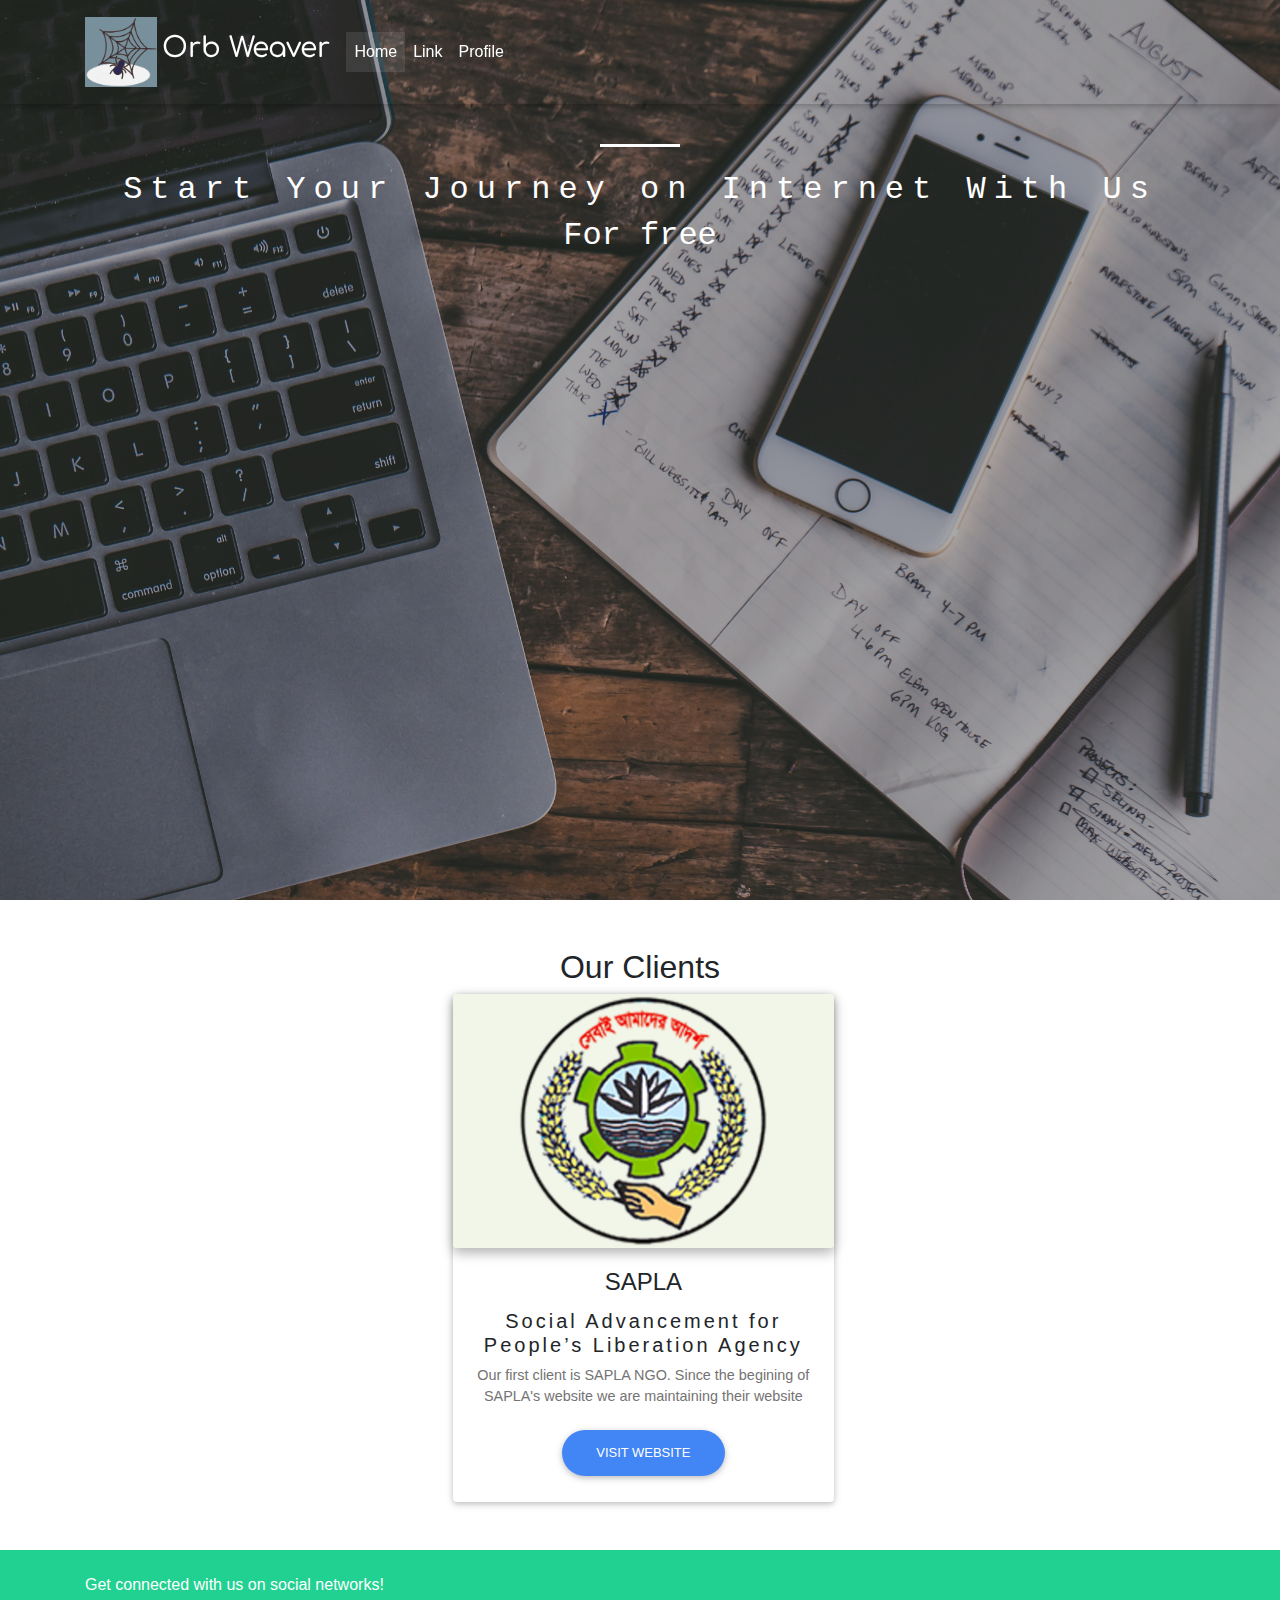
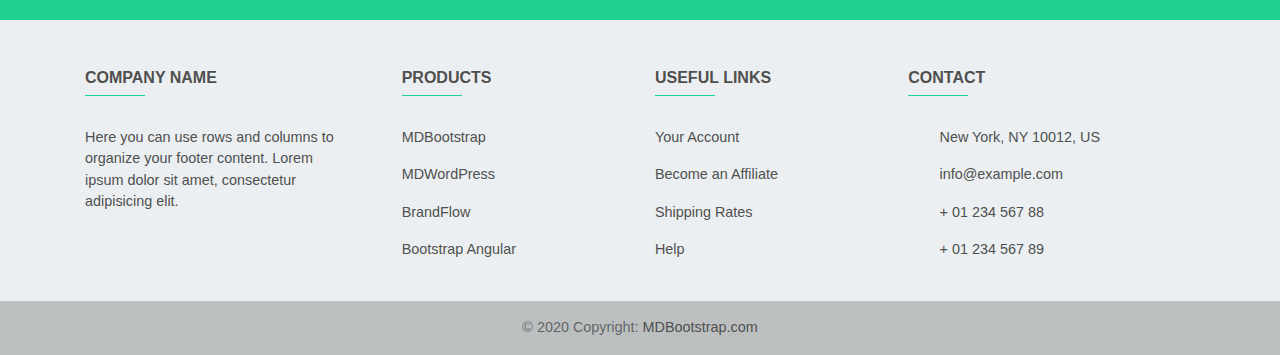
==== index.html @ fd8b431a "client logo added  and card fixed" ====
<!DOCTYPE html>

<html lang="en">
    <head>
        <meta content='width=device-width, initial-scale=1.0, maximum-scale=1.0, user-scalable=0' name='viewport' />
        <meta http-equiv="Content-Type" content="text/html; charset=UTF-8">
        <meta name="viewport" content="width=device-width" />
        
        <title>Orb Weaver</title>
        <link rel="shortcut icon" href="./media/favicon.ico" type="image/x-icon">
        <link rel="stylesheet" type="text/css" href="./css/all.css">
        <link rel="stylesheet" type="text/css" href="./css/css">
        <link rel="stylesheet" type="text/css" href="./css/bootstrap.min.css">
        <link rel="stylesheet" type="text/css" href="./css/mdb.min.css">
        <link rel="stylesheet" type="text/css" href="./css/compiled-addons-4.19.1.min.css">
        <link rel="stylesheet" href="https://cdnjs.cloudflare.com/ajax/libs/font-awesome/4.7.0/css/font-awesome.min.css">
        <link href='https://fonts.googleapis.com/css?family=Comfortaa' rel='stylesheet'>
        <link rel="stylesheet" href="./css/style.css">
        <link rel="stylesheet" href="style.css">
        <link rel="stylesheet" href="./css/shareon.min.css">
        
    </head>
    <body>


        <header>
            <!--Navbar-->
            <nav class="navbar navbar-expand-lg navbar-dark fixed-top scrolling-navbar">
              <div class="container">
                <a class="navbar-brand" href="#">
                    <img class="d-inline-block" id="image" style="background-color: #78909c;;" src="./media/Orb-wevear.png" alt="Orb Wevear" height="70">
                    <strong style="font-family: Comfortaa; font-size: 28px;">Orb Weaver</strong>
                </a>
                <button class="navbar-toggler" type="button" data-toggle="collapse" data-target="#navbarSupportedContent-7" aria-controls="navbarSupportedContent-7" aria-expanded="false" aria-label="Toggle navigation">
                  <span class="navbar-toggler-icon"></span>
                </button>
                <div class="collapse navbar-collapse" id="navbarSupportedContent-7">
                  <ul class="navbar-nav mr-auto">
                    <li class="nav-item active">
                      <a class="nav-link" href="#">Home <span class="sr-only">(current)</span></a>
                    </li>
                    <li class="nav-item">
                      <a class="nav-link" href="#">Link</a>
                    </li>
                    <li class="nav-item">
                      <a class="nav-link" href="#">Profile</a>
                    </li>
                  </ul>
                </div>
              </div>
            </nav>
            <!-- Navbar -->

            <!-- Full Page Intro -->
            <div class="view" style="background-image: url('./media/pexels.jpg'); background-repeat: no-repeat; background-size: cover; background-position: center center;">
              <!-- Mask & flexbox options-->
              <div class="mask rgba-black-light align-items-center">
                <!-- Content -->
                <div class="container">
                  <!--Grid row-->
                  <div class="row">
                    <!--Grid column-->
                    <div class="col-md-12 mb-4 white-text text-center">
                        <br><br><br><br><br>
                        <hr class="hr-light my-4 wow fadeInDown" data-wow-delay="0.4s">
                        <div>
                          <h1 class="text-monospace" style="font-size: xx-large">
                            Start Your Journey on Internet With Us
                          </h1>
                          <h2 class="text-monospace" style="font-size: xx-large">For free</h2>
                        </div>
                        <!--
                            <h1 class="h1-reponsive mb-0 pt-md-5 pt-5 wow fadeInDown" data-wow-delay="0.3s">
                                <strong style="font-family: Comfortaa;">Orb Wevear</strong>
                            </h1>
                            <hr class="hr-light my-4 wow fadeInDown" data-wow-delay="0.4s">
                            <h5 class="text-uppercase mb-4 white-text wow fadeInDown" data-wow-delay="0.4s"><strong>Photography & design</strong></h5>
                            <a class="btn btn-outline-white wow fadeInDown" data-wow-delay="0.4s">portfolio</a>
                            <a class="btn btn-outline-white wow fadeInDown" data-wow-delay="0.4s">About me</a>
                        -->
                    </div>
                    <!--Grid column-->
                  </div>
                  <!--Grid row-->
                </div>
                <!-- Content -->
              </div>
              <!-- Mask & flexbox options-->
            </div>
            <!-- Full Page Intro -->
        </header>

          <!-- Main navigation -->
          <!--Main Layout-->
          <main>
            <div class="container">
              <!--Grid row-->
              <div class="row py-5">
                <!--Grid column-->
                <div class="col-md-12 text-center">
                  <h2>Our Clients</h2>
                      <!--card begin-->
                      <!-- Grid row -->
                      <div class="row size-card" style="padding-left: 23rem; width: 100rem; height: auto;">
                        <!-- Grid column -->
                        <div class="col-lg-4 col-md-6">

                          <!--Card Regular-->
                          <div class="card card-cascade pos_card">

                            <!--Card image-->
                            <div class="view view-cascade overlay">
                              <img src="./media/client-sapla.png" class="card-img-top" alt="normal">
                              <a>
                                <div class="mask rgba-white-slight"></div>
                              </a>
                            </div>
                            <!--/.Card image-->

                            <!--Card content-->
                            <div class="card-body text-center">
                              <!--Title-->
                              <h4 class="card-title"><strong>SAPLA</strong></h4>
                              <h5>Social Advancement for People’s Liberation Agency</h5>

                              <p class="card-text">Our first client is SAPLA NGO. Since the begining of SAPLA's website we are maintaining their website
                              </p>
                              <button type="button" class="btn btn-primary btn-rounded" data-toggle="button" aria-pressed="false">
                                Visit website
                                <a href="https://www.sapla-bd.org/" target="_blank" rel="noopener noreferrer"></a>
                              </button>

                            </div>
                            <!--/.Card content-->

                          </div>
                          <!--/.Card Regular-->

                        </div>
                        <!-- Grid column -->

                      </div>
                      <!-- Grid row -->
                      <!--card end-->

                  

                </div>
                <!--Grid column-->
              </div>
              <!--Grid row-->
            </div>
          </main>
        <!--Main Layout-->
          <!-- Footer -->
<footer class="page-footer font-small blue-grey lighten-5">

  <div style="background-color: #21d192;">
    <div class="container">

      <!-- Grid row-->
      <div class="row py-4 d-flex align-items-center">

        <!-- Grid column -->
        <div class="col-md-6 col-lg-5 text-center text-md-left mb-4 mb-md-0">
          <h6 class="mb-0">Get connected with us on social networks!</h6>
        </div>
        <!-- Grid column -->

        <!-- Grid column -->
        <div class="col-md-6 col-lg-7 text-center text-md-right">

          <!-- Facebook -->
          <a class="fb-ic">
            <i class="fab fa-facebook-f white-text mr-4"> </i>
          </a>
          <!-- Twitter -->
          <a class="tw-ic">
            <i class="fab fa-twitter white-text mr-4"> </i>
          </a>
          <!-- Google +-->
          <a class="gplus-ic">
            <i class="fab fa-google-plus-g white-text mr-4"> </i>
          </a>
          <!--Linkedin -->
          <a class="li-ic">
            <i class="fab fa-linkedin-in white-text mr-4"> </i>
          </a>
          <!--Instagram-->
          <a class="ins-ic">
            <i class="fab fa-instagram white-text"> </i>
          </a>

        </div>
        <!-- Grid column -->

      </div>
      <!-- Grid row-->

    </div>
  </div>

  <!-- Footer Links -->
  <div class="container text-center text-md-left mt-5">

    <!-- Grid row -->
    <div class="row mt-3 dark-grey-text">

      <!-- Grid column -->
      <div class="col-md-3 col-lg-4 col-xl-3 mb-4">

        <!-- Content -->
        <h6 class="text-uppercase font-weight-bold">Company name</h6>
        <hr class="teal accent-3 mb-4 mt-0 d-inline-block mx-auto" style="width: 60px;">
        <p>Here you can use rows and columns to organize your footer content. Lorem ipsum dolor sit amet,
          consectetur
          adipisicing elit.</p>

      </div>
      <!-- Grid column -->

      <!-- Grid column -->
      <div class="col-md-2 col-lg-2 col-xl-2 mx-auto mb-4">

        <!-- Links -->
        <h6 class="text-uppercase font-weight-bold">Products</h6>
        <hr class="teal accent-3 mb-4 mt-0 d-inline-block mx-auto" style="width: 60px;">
        <p>
          <a class="dark-grey-text" href="#!">MDBootstrap</a>
        </p>
        <p>
          <a class="dark-grey-text" href="#!">MDWordPress</a>
        </p>
        <p>
          <a class="dark-grey-text" href="#!">BrandFlow</a>
        </p>
        <p>
          <a class="dark-grey-text" href="#!">Bootstrap Angular</a>
        </p>

      </div>
      <!-- Grid column -->

      <!-- Grid column -->
      <div class="col-md-3 col-lg-2 col-xl-2 mx-auto mb-4">

        <!-- Links -->
        <h6 class="text-uppercase font-weight-bold">Useful links</h6>
        <hr class="teal accent-3 mb-4 mt-0 d-inline-block mx-auto" style="width: 60px;">
        <p>
          <a class="dark-grey-text" href="#!">Your Account</a>
        </p>
        <p>
          <a class="dark-grey-text" href="#!">Become an Affiliate</a>
        </p>
        <p>
          <a class="dark-grey-text" href="#!">Shipping Rates</a>
        </p>
        <p>
          <a class="dark-grey-text" href="#!">Help</a>
        </p>

      </div>
      <!-- Grid column -->

      <!-- Grid column -->
      <div class="col-md-4 col-lg-3 col-xl-3 mx-auto mb-md-0 mb-4">

        <!-- Links -->
        <h6 class="text-uppercase font-weight-bold">Contact</h6>
        <hr class="teal accent-3 mb-4 mt-0 d-inline-block mx-auto" style="width: 60px;">
        <p>
          <i class="fas fa-home mr-3"></i> New York, NY 10012, US</p>
        <p>
          <i class="fas fa-envelope mr-3"></i> info@example.com</p>
        <p>
          <i class="fas fa-phone mr-3"></i> + 01 234 567 88</p>
        <p>
          <i class="fas fa-print mr-3"></i> + 01 234 567 89</p>

      </div>
      <!-- Grid column -->

    </div>
    <!-- Grid row -->

  </div>
  <!-- Footer Links -->

  <!-- Copyright -->
  <div class="footer-copyright text-center text-black-50 py-3">© 2020 Copyright:
    <a class="dark-grey-text" href="https://mdbootstrap.com/"> MDBootstrap.com</a>
  </div>
  <!-- Copyright -->

</footer>
<!-- Footer -->




        <!--scripts-->
        <script src="./js/jquery.min.js"></script>
        <script src="./js/shareon.min.js"></script>
        <script src="./js/popper.min.js"></script>
        <script src="./js/bootstrap.min.js"></script>
        <script src="./js/mdb.min.js"></script>
        <script src="./js/compiled-addons.min.js"></script>
        <script src="./js/script.js"></script>
        <script src="https://cdn.jsdelivr.net/npm/popper.js@1.16.0/dist/umd/popper.min.js" integrity="sha384-Q6E9RHvbIyZFJoft+2mJbHaEWldlvI9IOYy5n3zV9zzTtmI3UksdQRVvoxMfooAo" crossorigin="anonymous"></script>
        <script>
            // Animations init
            new WOW().init();
        </script>
        <div class="hiddendiv common">
        </div>
    </body>
</html>
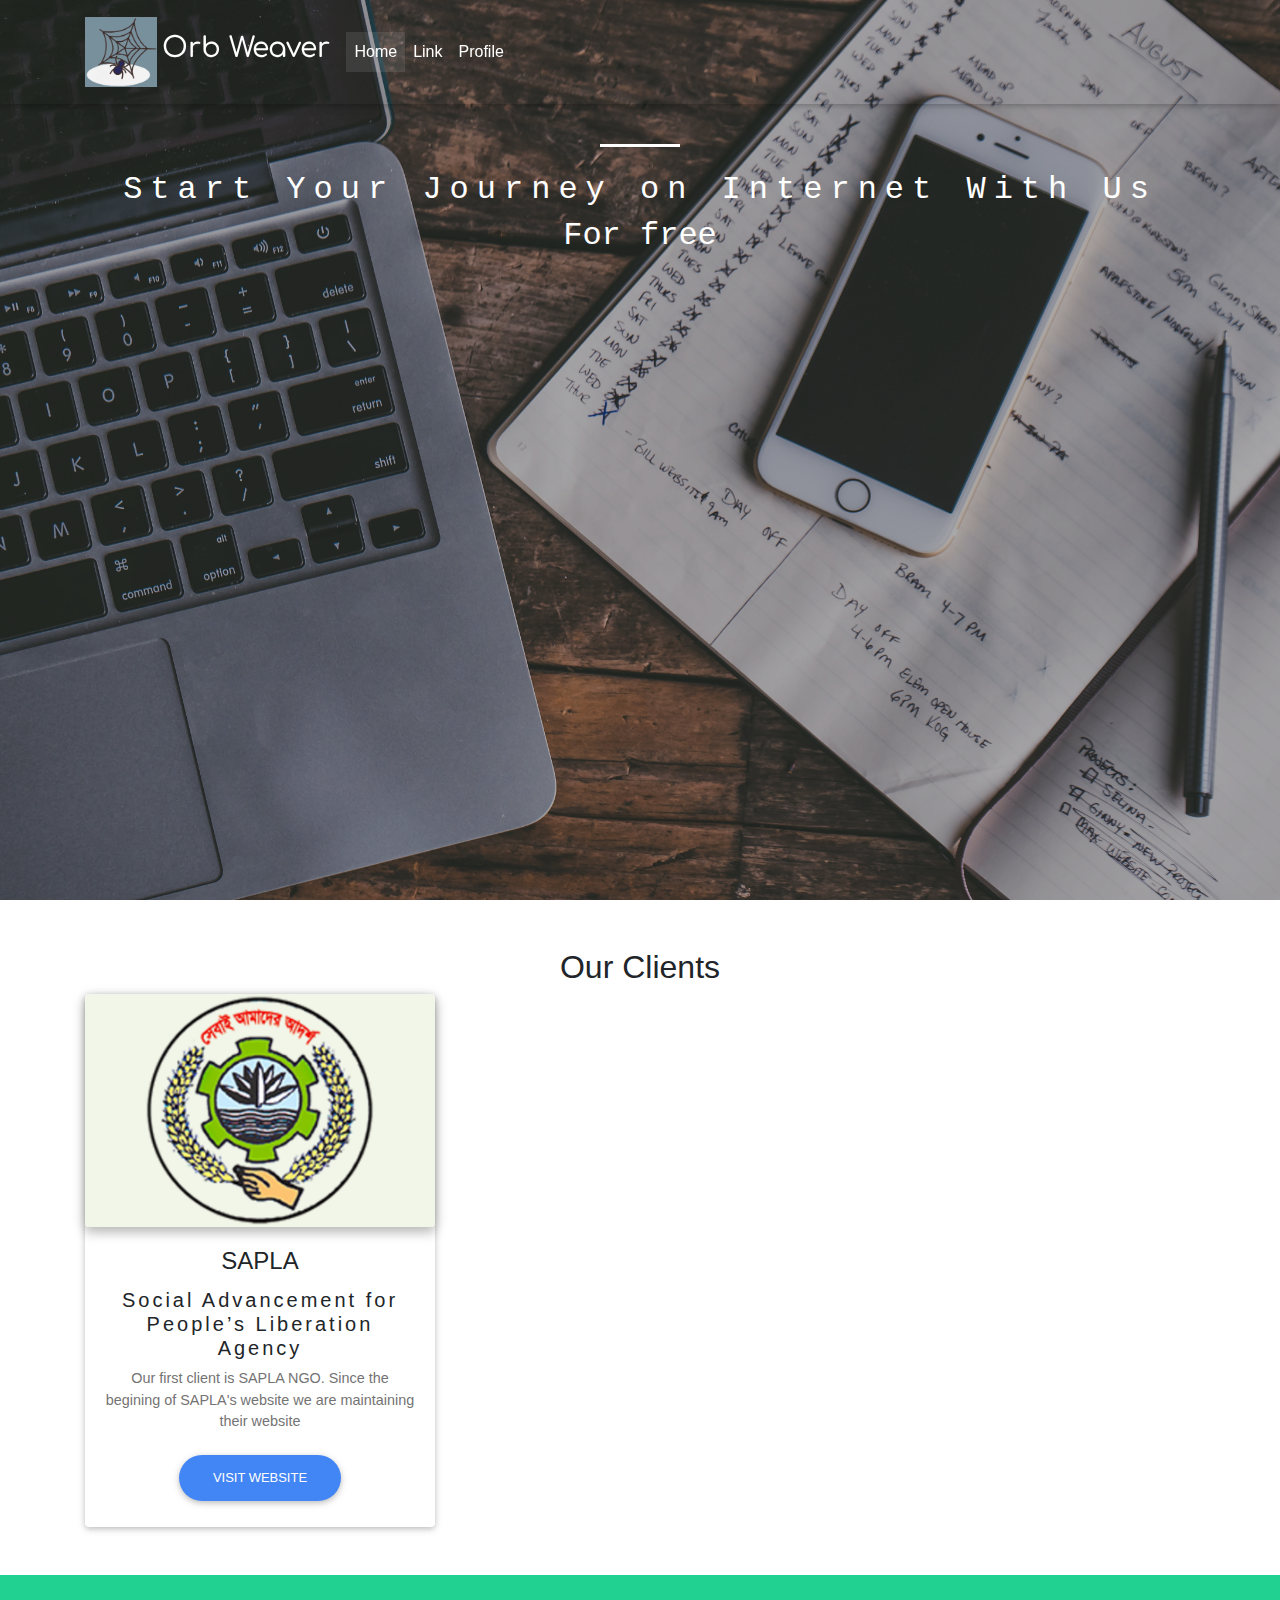
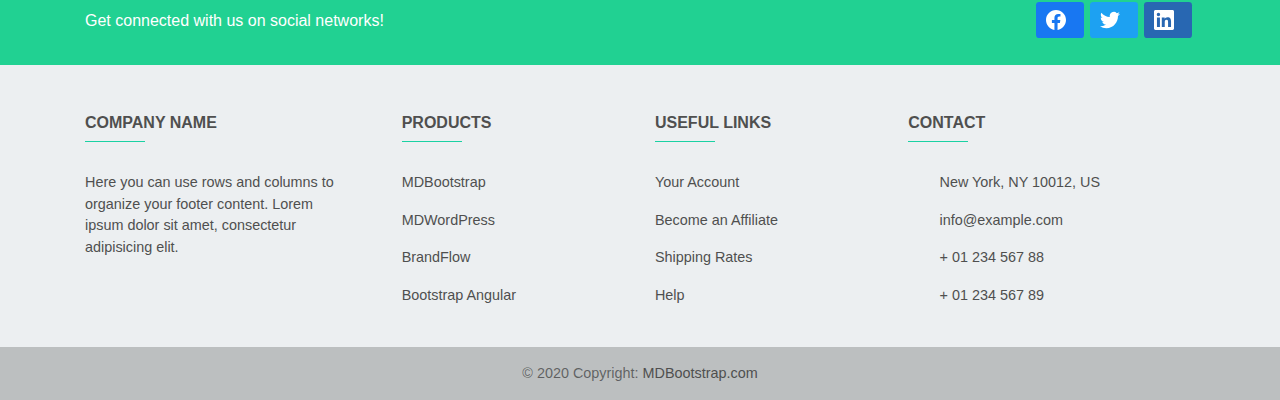
==== commit 3e14b843: "social button added" ====
--- a/index.html
+++ b/index.html
@@ -101,7 +101,7 @@
                   <h2>Our Clients</h2>
                       <!--card begin-->
                       <!-- Grid row -->
-                      <div class="row size-card" style="padding-left: 23rem; width: 100rem; height: auto;">
+                      <div class="row size-card">
                         <!-- Grid column -->
                         <div class="col-lg-4 col-md-6">
 
@@ -126,8 +126,7 @@
                               <p class="card-text">Our first client is SAPLA NGO. Since the begining of SAPLA's website we are maintaining their website
                               </p>
                               <button type="button" class="btn btn-primary btn-rounded" data-toggle="button" aria-pressed="false">
-                                Visit website
-                                <a href="https://www.sapla-bd.org/" target="_blank" rel="noopener noreferrer"></a>
+                                <a href="https://www.sapla-bd.org/" target="_blank" rel="noopener noreferrer" style="color:#FFFFFF;">Visit website</a>
                               </button>
 
                             </div>
@@ -168,29 +167,17 @@
         <!-- Grid column -->
 
         <!-- Grid column -->
-        <div class="col-md-6 col-lg-7 text-center text-md-right">
+        <div class="col-md-6 col-lg-7 text-center text-md-right shareon">
 
           <!-- Facebook -->
-          <a class="fb-ic">
-            <i class="fab fa-facebook-f white-text mr-4"> </i>
+          <a class="facebook" href="https://www.w3schools.com" target="_blank">
           </a>
           <!-- Twitter -->
-          <a class="tw-ic">
-            <i class="fab fa-twitter white-text mr-4"> </i>
-          </a>
-          <!-- Google +-->
-          <a class="gplus-ic">
-            <i class="fab fa-google-plus-g white-text mr-4"> </i>
+          <a class="twitter">
           </a>
           <!--Linkedin -->
-          <a class="li-ic">
-            <i class="fab fa-linkedin-in white-text mr-4"> </i>
+          <a class="linkedin">
           </a>
-          <!--Instagram-->
-          <a class="ins-ic">
-            <i class="fab fa-instagram white-text"> </i>
-          </a>
-
         </div>
         <!-- Grid column -->
 
@@ -301,7 +288,6 @@
 
         <!--scripts-->
         <script src="./js/jquery.min.js"></script>
-        <script src="./js/shareon.min.js"></script>
         <script src="./js/popper.min.js"></script>
         <script src="./js/bootstrap.min.js"></script>
         <script src="./js/mdb.min.js"></script>
--- a/css/shareon.min.css
+++ b/css/shareon.min.css
@@ -2,4 +2,4 @@
  * shareon v1.6.0 by Nikita Karamov
  * https://shareon.js.org
  */
-.shareon{font-size:0!important}.shareon>*{display:inline-block;position:relative;height:24px;min-width:16px;margin:3px;padding:6px 10px;background-color:#ccc;border-radius:3.33333px;border:none;box-sizing:content-box;color:#fff;line-height:1.5;transition:opacity .3s ease;vertical-align:middle}.shareon>:hover{border:none;cursor:pointer;opacity:.7}.shareon>:not(:empty){font-size:16px;text-decoration:none}.shareon>:not(:empty):before{position:relative;height:100%;width:28px;top:0;left:0;background-position:0 50%}.shareon>:before{display:inline-block;position:absolute;height:20px;width:20px;top:8px;left:8px;background-repeat:no-repeat;background-size:20px 20px;content:"";vertical-align:bottom}.shareon>.facebook{background-color:#1877f2}.shareon>.facebook:before{background-image:url("data:image/svg+xml;charset=utf-8,%3Csvg fill='%23fff' viewBox='0 0 24 24' xmlns='http://www.w3.org/2000/svg'%3E%3Cpath d='M23.998 12c0-6.628-5.372-12-11.999-12C5.372 0 0 5.372 0 12c0 5.988 4.388 10.952 10.124 11.852v-8.384H7.078v-3.469h3.046V9.356c0-3.008 1.792-4.669 4.532-4.669 1.313 0 2.686.234 2.686.234v2.953H15.83c-1.49 0-1.955.925-1.955 1.874V12h3.328l-.532 3.469h-2.796v8.384c5.736-.9 10.124-5.864 10.124-11.853z'/%3E%3C/svg%3E")}.shareon>.linkedin{background-color:#2867b2}.shareon>.linkedin:before{background-image:url("data:image/svg+xml;charset=utf-8,%3Csvg fill='%23fff' viewBox='0 0 24 24' xmlns='http://www.w3.org/2000/svg'%3E%3Cpath d='M23.722 23.72h-4.91v-7.692c0-1.834-.038-4.194-2.559-4.194-2.56 0-2.95 1.995-2.95 4.06v7.827H8.394V7.902h4.716v2.157h.063c.659-1.244 2.261-2.556 4.655-2.556 4.974 0 5.894 3.274 5.894 7.535zM.388 7.902h4.923v15.819H.388zM2.85 5.738A2.849 2.849 0 010 2.886a2.851 2.851 0 112.85 2.852z'/%3E%3C/svg%3E")}.shareon>.linkedin:not(:empty):before{background-image:url("data:image/svg+xml;charset=utf-8,%3Csvg fill='%23fff' viewBox='0 0 24 24' xmlns='http://www.w3.org/2000/svg'%3E%3Cpath d='M20.447 20.452h-3.554v-5.569c0-1.328-.027-3.037-1.852-3.037-1.853 0-2.136 1.445-2.136 2.939v5.667H9.351V9h3.414v1.561h.046c.477-.9 1.637-1.85 3.37-1.85 3.601 0 4.267 2.37 4.267 5.455v6.286zM5.337 7.433a2.062 2.062 0 01-2.063-2.065 2.064 2.064 0 112.063 2.065zm1.782 13.019H3.555V9h3.564v11.452zM22.225 0H1.771C.792 0 0 .774 0 1.729v20.542C0 23.227.792 24 1.771 24h20.451C23.2 24 24 23.227 24 22.271V1.729C24 .774 23.2 0 22.222 0h.003z'/%3E%3C/svg%3E")}.shareon>.mastodon{background-color:#3088d4}.shareon>.mastodon:before{background-image:url("data:image/svg+xml;charset=utf-8,%3Csvg fill='%23fff' viewBox='0 0 24 24' xmlns='http://www.w3.org/2000/svg'%3E%3Cpath d='M23.193 7.879c0-5.206-3.411-6.732-3.411-6.732C18.062.357 15.108.025 12.041 0h-.076c-3.068.025-6.02.357-7.74 1.147 0 0-3.411 1.526-3.411 6.732 0 1.192-.023 2.618.015 4.129.124 5.092.934 10.109 5.641 11.355 2.17.574 4.034.695 5.535.612 2.722-.15 4.25-.972 4.25-.972l-.09-1.975s-1.945.613-4.129.539c-2.165-.074-4.449-.233-4.799-2.891a5.499 5.499 0 01-.048-.745s2.125.52 4.817.643c1.646.075 3.19-.097 4.758-.283 3.007-.359 5.625-2.212 5.954-3.905.517-2.665.475-6.507.475-6.507zm-4.024 6.709h-2.497V8.469c0-1.29-.543-1.944-1.628-1.944-1.2 0-1.802.776-1.802 2.312v3.349h-2.483v-3.35c0-1.536-.602-2.312-1.802-2.312-1.085 0-1.628.655-1.628 1.944v6.119H4.832V8.284c0-1.289.328-2.313.987-3.07.68-.758 1.569-1.146 2.674-1.146 1.278 0 2.246.491 2.886 1.474L12 6.585l.622-1.043c.64-.983 1.608-1.474 2.886-1.474 1.104 0 1.994.388 2.674 1.146.658.757.986 1.781.986 3.07v6.304z'/%3E%3C/svg%3E")}.shareon>.messenger{background-color:#09f}.shareon>.messenger:before{background-image:url("data:image/svg+xml;charset=utf-8,%3Csvg fill='%23fff' viewBox='0 0 24 24' xmlns='http://www.w3.org/2000/svg'%3E%3Cpath d='M0 11.64C0 4.95 5.24 0 12 0s12 4.95 12 11.64-5.24 11.64-12 11.64c-1.21 0-2.38-.16-3.47-.46a.96.96 0 00-.64.05L5.5 23.92a.96.96 0 01-1.35-.85l-.07-2.14a.97.97 0 00-.32-.68A11.39 11.39 0 010 11.64zm8.32-2.19l-3.52 5.6c-.35.53.32 1.14.82.75l3.79-2.87c.26-.2.6-.2.87 0l2.8 2.1c.84.63 2.04.4 2.6-.48l3.52-5.6c.35-.53-.32-1.13-.82-.75l-3.79 2.87c-.25.2-.6.2-.86 0l-2.8-2.1a1.8 1.8 0 00-2.61.48z'/%3E%3C/svg%3E")}.shareon>.odnoklassniki{background-color:#ee8208}.shareon>.odnoklassniki:before{background-image:url("data:image/svg+xml;charset=utf-8,%3Csvg fill='%23fff' viewBox='0 0 24 24' xmlns='http://www.w3.org/2000/svg'%3E%3Cpath d='M14.505 17.44a11.599 11.599 0 003.6-1.49 1.816 1.816 0 00-1.935-3.073 7.866 7.866 0 01-8.34 0 1.814 1.814 0 00-2.5.565c0 .002 0 .004-.002.005a1.812 1.812 0 00.567 2.5l.002.002c1.105.695 2.322 1.2 3.596 1.488l-3.465 3.465A1.796 1.796 0 006 23.439l.03.03c.344.354.81.53 1.274.53.465 0 .93-.176 1.275-.53L12 20.065l3.404 3.406a1.815 1.815 0 002.566-2.565l-3.465-3.466zM12 12.388a6.202 6.202 0 006.195-6.193C18.195 2.78 15.415 0 12 0S5.805 2.78 5.805 6.197A6.2 6.2 0 0012 12.389zm0-8.757a2.566 2.566 0 010 5.13 2.569 2.569 0 01-2.565-2.564A2.57 2.57 0 0112 3.63z'/%3E%3C/svg%3E")}.shareon>.pinterest{background-color:#ee0023}.shareon>.pinterest:before{background-image:url("data:image/svg+xml;charset=utf-8,%3Csvg fill='%23fff' viewBox='0 0 24 24' xmlns='http://www.w3.org/2000/svg'%3E%3Cpath d='M12.017 0C5.396 0 .029 5.367.029 11.987c0 5.079 3.158 9.417 7.618 11.162-.105-.949-.199-2.403.041-3.439.219-.937 1.406-5.957 1.406-5.957s-.359-.72-.359-1.781c0-1.663.967-2.911 2.168-2.911 1.024 0 1.518.769 1.518 1.688 0 1.029-.653 2.567-.992 3.992-.285 1.193.6 2.165 1.775 2.165 2.128 0 3.768-2.245 3.768-5.487 0-2.861-2.063-4.869-5.008-4.869-3.41 0-5.409 2.562-5.409 5.199 0 1.033.394 2.143.889 2.741.099.12.112.225.085.345-.09.375-.293 1.199-.334 1.363-.053.225-.172.271-.401.165-1.495-.69-2.433-2.878-2.433-4.646 0-3.776 2.748-7.252 7.92-7.252 4.158 0 7.392 2.967 7.392 6.923 0 4.135-2.607 7.462-6.233 7.462-1.214 0-2.354-.629-2.758-1.379l-.749 2.848c-.269 1.045-1.004 2.352-1.498 3.146 1.123.345 2.306.535 3.55.535 6.607 0 11.985-5.365 11.985-11.987C23.97 5.39 18.592.026 11.985.026z'/%3E%3C/svg%3E")}.shareon>.pocket{background-color:#ef4154}.shareon>.pocket:before{background-image:url("data:image/svg+xml;charset=utf-8,%3Csvg fill='%23fff' viewBox='0 0 24 24' xmlns='http://www.w3.org/2000/svg'%3E%3Cpath d='M18.813 10.259l-5.646 5.419a1.649 1.649 0 01-2.282 0l-5.646-5.419a1.645 1.645 0 012.276-2.376l4.511 4.322 4.517-4.322a1.643 1.643 0 012.326.049 1.64 1.64 0 01-.045 2.326zm5.083-7.546a2.163 2.163 0 00-2.041-1.436H2.179c-.9 0-1.717.564-2.037 1.405-.094.25-.142.511-.142.774v7.245l.084 1.441c.348 3.277 2.047 6.142 4.682 8.139.045.036.094.07.143.105l.03.023a11.899 11.899 0 004.694 2.072c.786.158 1.591.24 2.389.24.739 0 1.481-.067 2.209-.204.088-.029.176-.045.264-.06.023 0 .049-.015.074-.029a12.002 12.002 0 004.508-2.025l.029-.031.135-.105c2.627-1.995 4.324-4.862 4.686-8.148L24 10.678V3.445c0-.251-.031-.5-.121-.742z'/%3E%3C/svg%3E")}.shareon>.reddit{background-color:#ff4500}.shareon>.reddit:before{background-image:url("data:image/svg+xml;charset=utf-8,%3Csvg fill='%23fff' viewBox='0 0 24 24' xmlns='http://www.w3.org/2000/svg'%3E%3Cpath d='M19.53 1.148a1.83 1.83 0 00-1.667 1.054l-4.372-.928a.522.522 0 00-.358.063.515.515 0 00-.21.297L11.59 7.925c-2.807.086-5.32.909-7.137 2.237a2.668 2.668 0 00-1.815-.737A2.64 2.64 0 000 12.064a2.634 2.634 0 001.563 2.407 4.95 4.95 0 00-.065.803c0 4.053 4.71 7.326 10.537 7.326s10.537-3.273 10.537-7.326a4.548 4.548 0 00-.063-.782 2.732 2.732 0 001.519-2.428 2.64 2.64 0 00-2.639-2.64 2.53 2.53 0 00-1.816.74c-1.796-1.288-4.287-2.134-7.031-2.239l1.204-5.637 3.906.823a1.888 1.888 0 001.878 1.777c1.024 0 1.87-.837 1.88-1.861a1.884 1.884 0 00-1.88-1.88zM7.907 18.066c-.13 0-.254.05-.347.141a.498.498 0 000 .697c1.266 1.267 3.736 1.373 4.454 1.373s3.167-.084 4.454-1.373a.546.546 0 00.044-.697.5.5 0 00-.698 0c-.823.802-2.533 1.099-3.779 1.099s-2.977-.295-3.779-1.099a.49.49 0 00-.349-.142zm-1.932-4.122c0-1.035.844-1.88 1.88-1.88 1.034 0 1.878.843 1.878 1.879S8.89 15.82 7.856 15.82a1.882 1.882 0 01-1.88-1.877zm10.155-1.88c1.035 0 1.88.845 1.88 1.879 0 1.035-.844 1.878-1.879 1.878s-1.879-.843-1.879-1.877c0-1.037.844-1.88 1.878-1.88z' fill-rule='evenodd'/%3E%3C/svg%3E")}.shareon>.telegram{background-color:#179cde}.shareon>.telegram:before{background-image:url("data:image/svg+xml;charset=utf-8,%3Csvg fill='%23fff' viewBox='0 0 24 24' xmlns='http://www.w3.org/2000/svg'%3E%3Cpath d='M1.517 11.31c-.962.382-1.466.756-1.512 1.122-.088.702.924.921 2.196 1.335 1.037.337 2.433.731 3.158.747.658.014 1.393-.257 2.204-.814 5.533-3.735 8.39-5.622 8.57-5.663.126-.029.301-.065.42.04.119.106.107.306.095.36-.101.429-5.3 5.156-5.599 5.467-1.143 1.187-2.443 1.913-.437 3.235 1.735 1.144 2.746 1.873 4.534 3.045 1.142.75 2.039 1.637 3.218 1.529.543-.05 1.104-.56 1.389-2.083.673-3.598 1.996-11.392 2.302-14.604a3.585 3.585 0 00-.034-.8c-.027-.158-.084-.383-.29-.55-.243-.197-.619-.24-.787-.236-.764.013-1.936.42-7.579 2.767C11.39 7.03 7.44 8.73 1.517 11.31z'/%3E%3C/svg%3E")}.shareon>.twitter{background-color:#1da1f2}.shareon>.twitter:before{background-image:url("data:image/svg+xml;charset=utf-8,%3Csvg fill='%23fff' viewBox='0 0 24 24' xmlns='http://www.w3.org/2000/svg'%3E%3Cpath d='M23.954 4.569a10 10 0 01-2.825.775 4.958 4.958 0 002.163-2.723c-.951.555-2.005.959-3.127 1.184a4.92 4.92 0 00-8.384 4.482C7.691 8.094 4.066 6.13 1.64 3.161a4.822 4.822 0 00-.666 2.475c0 1.71.87 3.213 2.188 4.096a4.904 4.904 0 01-2.228-.616v.061a4.923 4.923 0 003.946 4.827 4.996 4.996 0 01-2.212.085 4.937 4.937 0 004.604 3.417 9.868 9.868 0 01-6.102 2.105c-.39 0-.779-.023-1.17-.067a13.995 13.995 0 007.557 2.209c9.054 0 13.999-7.496 13.999-13.986 0-.209 0-.42-.015-.63a9.936 9.936 0 002.46-2.548l-.047-.02z'/%3E%3C/svg%3E")}.shareon>.viber{background-color:#7360f2}.shareon>.viber:before{background-image:url("data:image/svg+xml;charset=utf-8,%3Csvg fill='%23fff' viewBox='0 0 24 24' xmlns='http://www.w3.org/2000/svg'%3E%3Cpath d='M11.398.002C9.473.028 5.331.344 3.014 2.467 1.294 4.177.693 6.698.623 9.82c-.06 3.11-.13 8.95 5.5 10.541v2.42s-.038.97.602 1.17c.79.25 1.24-.499 1.99-1.299l1.4-1.58c3.85.32 6.8-.419 7.14-.529.78-.25 5.181-.811 5.901-6.652.74-6.031-.36-9.831-2.34-11.551l-.01-.002c-.6-.55-3-2.3-8.37-2.32 0 0-.396-.025-1.038-.016zm.067 1.697c.545-.003.88.02.88.02 4.54.01 6.711 1.38 7.221 1.84 1.67 1.429 2.528 4.856 1.9 9.892-.6 4.88-4.17 5.19-4.83 5.4-.28.09-2.88.73-6.152.52 0 0-2.439 2.941-3.199 3.701-.12.13-.26.17-.35.15-.13-.03-.17-.19-.16-.41l.02-4.019c-4.771-1.32-4.491-6.302-4.441-8.902.06-2.6.55-4.732 2-6.172 1.957-1.77 5.475-2.01 7.11-2.02zm.36 2.6a.299.299 0 00-.3.299.3.3 0 00.3.3 5.631 5.631 0 014.03 1.59c1.09 1.06 1.621 2.48 1.641 4.34a.3.3 0 00.3.3v-.009a.3.3 0 00.3-.3 6.451 6.451 0 00-1.81-4.76c-1.19-1.16-2.692-1.76-4.462-1.76zm-3.954.69a.955.955 0 00-.615.12h-.012c-.41.24-.788.54-1.148.94-.27.32-.421.639-.461.949a1.24 1.24 0 00.05.541l.02.01a13.722 13.722 0 001.2 2.6 15.383 15.383 0 002.32 3.171l.03.04.04.03.03.03.03.03a15.603 15.603 0 003.18 2.33c1.32.72 2.122 1.06 2.602 1.2v.01c.14.04.268.06.398.06a1.84 1.84 0 001.102-.472c.39-.35.7-.738.93-1.148v-.01c.23-.43.15-.841-.18-1.121a13.632 13.632 0 00-2.15-1.54c-.51-.28-1.03-.11-1.24.17l-.45.569c-.23.28-.65.24-.65.24l-.012.01c-3.12-.8-3.95-3.959-3.95-3.959s-.04-.43.25-.65l.56-.45c.27-.22.46-.74.17-1.25a13.522 13.522 0 00-1.54-2.15.843.843 0 00-.504-.3zm4.473.89a.3.3 0 00.002.6 3.78 3.78 0 012.65 1.15 3.5 3.5 0 01.9 2.57.3.3 0 00.3.299l.01.012a.3.3 0 00.3-.301c.03-1.19-.34-2.19-1.07-2.99-.73-.8-1.75-1.25-3.05-1.34a.3.3 0 00-.042 0zm.49 1.619a.305.305 0 00-.018.611c.99.05 1.47.55 1.53 1.58a.3.3 0 00.3.29h.01a.3.3 0 00.29-.32c-.07-1.34-.8-2.091-2.1-2.161a.305.305 0 00-.012 0z'/%3E%3C/svg%3E")}.shareon>.vkontakte{background-color:#4680c2}.shareon>.vkontakte:before{background-image:url("data:image/svg+xml;charset=utf-8,%3Csvg fill='%23fff' viewBox='0 0 24 24' xmlns='http://www.w3.org/2000/svg'%3E%3Cpath d='M23.058 19.504h-2.616c-.99 0-1.297-.787-3.076-2.59-1.55-1.501-2.236-1.704-2.617-1.704-.534 0-.687.153-.687.89v2.363c0 .636-.202 1.017-1.88 1.017-2.77 0-5.845-1.677-8.004-4.804C.925 10.103.034 6.672.034 5.961c0-.381.153-.737.89-.737H3.54c.66 0 .915.305 1.17 1.016 1.295 3.736 3.456 7.014 4.345 7.014.33 0 .483-.153.483-.99V8.399c-.102-1.78-1.042-1.931-1.042-2.566 0-.306.255-.61.66-.61h4.117c.56 0 .762.304.762.964v5.211c0 .558.255.762.407.762.33 0 .61-.204 1.22-.813 1.88-2.11 3.227-5.362 3.227-5.362.178-.381.483-.737 1.145-.737h2.616c.788 0 .966.405.788.965-.33 1.526-3.532 6.048-3.532 6.048-.28.457-.381.66 0 1.17.28.381 1.194 1.169 1.805 1.88 1.118 1.27 1.98 2.338 2.21 3.076.255.735-.128 1.116-.864 1.116z'/%3E%3C/svg%3E")}.shareon>.whatsapp{background-color:#25d366}.shareon>.whatsapp:before{background-image:url("data:image/svg+xml;charset=utf-8,%3Csvg fill='%23fff' viewBox='0 0 24 24' xmlns='http://www.w3.org/2000/svg'%3E%3Cpath d='M17.472 14.382c-.297-.149-1.758-.867-2.03-.967-.273-.099-.471-.148-.67.15-.197.297-.767.966-.94 1.164-.173.199-.347.223-.644.075-.297-.15-1.255-.463-2.39-1.475-.883-.788-1.48-1.761-1.653-2.059-.173-.297-.018-.458.13-.606.134-.133.298-.347.446-.52.149-.174.198-.298.298-.497.099-.198.05-.371-.025-.52-.075-.149-.669-1.612-.916-2.207-.242-.579-.487-.5-.669-.51a12.8 12.8 0 00-.57-.01c-.198 0-.52.074-.792.372-.272.297-1.04 1.016-1.04 2.479 0 1.462 1.065 2.875 1.213 3.074.149.198 2.096 3.2 5.077 4.487.709.306 1.262.489 1.694.625.712.227 1.36.195 1.871.118.571-.085 1.758-.719 2.006-1.413.248-.694.248-1.289.173-1.413-.074-.124-.272-.198-.57-.347m-5.421 7.403h-.004a9.87 9.87 0 01-5.031-1.378l-.361-.214-3.741.982.998-3.648-.235-.374a9.86 9.86 0 01-1.51-5.26c.001-5.45 4.436-9.884 9.888-9.884 2.64 0 5.122 1.03 6.988 2.898a9.825 9.825 0 012.893 6.994c-.003 5.45-4.437 9.884-9.885 9.884m8.413-18.297A11.815 11.815 0 0012.05 0C5.495 0 .16 5.335.157 11.892c0 2.096.547 4.142 1.588 5.945L.057 24l6.305-1.654a11.882 11.882 0 005.683 1.448h.005c6.554 0 11.89-5.335 11.893-11.893a11.821 11.821 0 00-3.48-8.413z'/%3E%3C/svg%3E")}+.shareon{font-size:0!important}.shareon>*{display:inline-block;position:relative;height:24px;min-width:16px;margin:3px;padding:6px 10px;background-color:#ccc;border-radius:3.33333px;border:none;box-sizing:content-box;color:#fff;line-height:1.5;transition:opacity .3s ease;vertical-align:middle}.shareon>:hover{border:none;cursor:pointer;opacity:.7}.shareon>:not(:empty){font-size:16px;text-decoration:none}.shareon>:not(:empty):before{position:relative;height:100%;width:28px;top:0;left:0;background-position:0 50%}.shareon>:before{display:inline-block;position:absolute;height:20px;width:20px;top:8px;left:8px;background-repeat:no-repeat;background-size:20px 20px;content:"";vertical-align:bottom}.shareon>.facebook{background-color:#1877f2}.shareon>.facebook:before{background-image:url("data:image/svg+xml;charset=utf-8,%3Csvg fill='%23fff' viewBox='0 0 24 24' xmlns='http://www.w3.org/2000/svg'%3E%3Cpath d='M23.998 12c0-6.628-5.372-12-11.999-12C5.372 0 0 5.372 0 12c0 5.988 4.388 10.952 10.124 11.852v-8.384H7.078v-3.469h3.046V9.356c0-3.008 1.792-4.669 4.532-4.669 1.313 0 2.686.234 2.686.234v2.953H15.83c-1.49 0-1.955.925-1.955 1.874V12h3.328l-.532 3.469h-2.796v8.384c5.736-.9 10.124-5.864 10.124-11.853z'/%3E%3C/svg%3E")}.shareon>.linkedin{background-color:#2867b2}.shareon>.linkedin:before{background-image:url("data:image/svg+xml;charset=utf-8,%3Csvg fill='%23fff' viewBox='0 0 24 24' xmlns='http://www.w3.org/2000/svg'%3E%3Cpath d='M23.722 23.72h-4.91v-7.692c0-1.834-.038-4.194-2.559-4.194-2.56 0-2.95 1.995-2.95 4.06v7.827H8.394V7.902h4.716v2.157h.063c.659-1.244 2.261-2.556 4.655-2.556 4.974 0 5.894 3.274 5.894 7.535zM.388 7.902h4.923v15.819H.388zM2.85 5.738A2.849 2.849 0 010 2.886a2.851 2.851 0 112.85 2.852z'/%3E%3C/svg%3E")}.shareon>.linkedin:not(:empty):before{background-image:url("data:image/svg+xml;charset=utf-8,%3Csvg fill='%23fff' viewBox='0 0 24 24' xmlns='http://www.w3.org/2000/svg'%3E%3Cpath d='M20.447 20.452h-3.554v-5.569c0-1.328-.027-3.037-1.852-3.037-1.853 0-2.136 1.445-2.136 2.939v5.667H9.351V9h3.414v1.561h.046c.477-.9 1.637-1.85 3.37-1.85 3.601 0 4.267 2.37 4.267 5.455v6.286zM5.337 7.433a2.062 2.062 0 01-2.063-2.065 2.064 2.064 0 112.063 2.065zm1.782 13.019H3.555V9h3.564v11.452zM22.225 0H1.771C.792 0 0 .774 0 1.729v20.542C0 23.227.792 24 1.771 24h20.451C23.2 24 24 23.227 24 22.271V1.729C24 .774 23.2 0 22.222 0h.003z'/%3E%3C/svg%3E")}.shareon>.mastodon{background-color:#3088d4}.shareon>.mastodon:before{background-image:url("data:image/svg+xml;charset=utf-8,%3Csvg fill='%23fff' viewBox='0 0 24 24' xmlns='http://www.w3.org/2000/svg'%3E%3Cpath d='M23.193 7.879c0-5.206-3.411-6.732-3.411-6.732C18.062.357 15.108.025 12.041 0h-.076c-3.068.025-6.02.357-7.74 1.147 0 0-3.411 1.526-3.411 6.732 0 1.192-.023 2.618.015 4.129.124 5.092.934 10.109 5.641 11.355 2.17.574 4.034.695 5.535.612 2.722-.15 4.25-.972 4.25-.972l-.09-1.975s-1.945.613-4.129.539c-2.165-.074-4.449-.233-4.799-2.891a5.499 5.499 0 01-.048-.745s2.125.52 4.817.643c1.646.075 3.19-.097 4.758-.283 3.007-.359 5.625-2.212 5.954-3.905.517-2.665.475-6.507.475-6.507zm-4.024 6.709h-2.497V8.469c0-1.29-.543-1.944-1.628-1.944-1.2 0-1.802.776-1.802 2.312v3.349h-2.483v-3.35c0-1.536-.602-2.312-1.802-2.312-1.085 0-1.628.655-1.628 1.944v6.119H4.832V8.284c0-1.289.328-2.313.987-3.07.68-.758 1.569-1.146 2.674-1.146 1.278 0 2.246.491 2.886 1.474L12 6.585l.622-1.043c.64-.983 1.608-1.474 2.886-1.474 1.104 0 1.994.388 2.674 1.146.658.757.986 1.781.986 3.07v6.304z'/%3E%3C/svg%3E")}.shareon>.messenger{background-color:#09f}.shareon>.messenger:before{background-image:url("data:image/svg+xml;charset=utf-8,%3Csvg fill='%23fff' viewBox='0 0 24 24' xmlns='http://www.w3.org/2000/svg'%3E%3Cpath d='M0 11.64C0 4.95 5.24 0 12 0s12 4.95 12 11.64-5.24 11.64-12 11.64c-1.21 0-2.38-.16-3.47-.46a.96.96 0 00-.64.05L5.5 23.92a.96.96 0 01-1.35-.85l-.07-2.14a.97.97 0 00-.32-.68A11.39 11.39 0 010 11.64zm8.32-2.19l-3.52 5.6c-.35.53.32 1.14.82.75l3.79-2.87c.26-.2.6-.2.87 0l2.8 2.1c.84.63 2.04.4 2.6-.48l3.52-5.6c.35-.53-.32-1.13-.82-.75l-3.79 2.87c-.25.2-.6.2-.86 0l-2.8-2.1a1.8 1.8 0 00-2.61.48z'/%3E%3C/svg%3E")}.shareon>.odnoklassniki{background-color:#ee8208}.shareon>.odnoklassniki:before{background-image:url("data:image/svg+xml;charset=utf-8,%3Csvg fill='%23fff' viewBox='0 0 24 24' xmlns='http://www.w3.org/2000/svg'%3E%3Cpath d='M14.505 17.44a11.599 11.599 0 003.6-1.49 1.816 1.816 0 00-1.935-3.073 7.866 7.866 0 01-8.34 0 1.814 1.814 0 00-2.5.565c0 .002 0 .004-.002.005a1.812 1.812 0 00.567 2.5l.002.002c1.105.695 2.322 1.2 3.596 1.488l-3.465 3.465A1.796 1.796 0 006 23.439l.03.03c.344.354.81.53 1.274.53.465 0 .93-.176 1.275-.53L12 20.065l3.404 3.406a1.815 1.815 0 002.566-2.565l-3.465-3.466zM12 12.388a6.202 6.202 0 006.195-6.193C18.195 2.78 15.415 0 12 0S5.805 2.78 5.805 6.197A6.2 6.2 0 0012 12.389zm0-8.757a2.566 2.566 0 010 5.13 2.569 2.569 0 01-2.565-2.564A2.57 2.57 0 0112 3.63z'/%3E%3C/svg%3E")}.shareon>.pinterest{background-color:#ee0023}.shareon>.pinterest:before{background-image:url("data:image/svg+xml;charset=utf-8,%3Csvg fill='%23fff' viewBox='0 0 24 24' xmlns='http://www.w3.org/2000/svg'%3E%3Cpath d='M12.017 0C5.396 0 .029 5.367.029 11.987c0 5.079 3.158 9.417 7.618 11.162-.105-.949-.199-2.403.041-3.439.219-.937 1.406-5.957 1.406-5.957s-.359-.72-.359-1.781c0-1.663.967-2.911 2.168-2.911 1.024 0 1.518.769 1.518 1.688 0 1.029-.653 2.567-.992 3.992-.285 1.193.6 2.165 1.775 2.165 2.128 0 3.768-2.245 3.768-5.487 0-2.861-2.063-4.869-5.008-4.869-3.41 0-5.409 2.562-5.409 5.199 0 1.033.394 2.143.889 2.741.099.12.112.225.085.345-.09.375-.293 1.199-.334 1.363-.053.225-.172.271-.401.165-1.495-.69-2.433-2.878-2.433-4.646 0-3.776 2.748-7.252 7.92-7.252 4.158 0 7.392 2.967 7.392 6.923 0 4.135-2.607 7.462-6.233 7.462-1.214 0-2.354-.629-2.758-1.379l-.749 2.848c-.269 1.045-1.004 2.352-1.498 3.146 1.123.345 2.306.535 3.55.535 6.607 0 11.985-5.365 11.985-11.987C23.97 5.39 18.592.026 11.985.026z'/%3E%3C/svg%3E")}.shareon>.pocket{background-color:#ef4154}.shareon>.pocket:before{background-image:url("data:image/svg+xml;charset=utf-8,%3Csvg fill='%23fff' viewBox='0 0 24 24' xmlns='http://www.w3.org/2000/svg'%3E%3Cpath d='M18.813 10.259l-5.646 5.419a1.649 1.649 0 01-2.282 0l-5.646-5.419a1.645 1.645 0 012.276-2.376l4.511 4.322 4.517-4.322a1.643 1.643 0 012.326.049 1.64 1.64 0 01-.045 2.326zm5.083-7.546a2.163 2.163 0 00-2.041-1.436H2.179c-.9 0-1.717.564-2.037 1.405-.094.25-.142.511-.142.774v7.245l.084 1.441c.348 3.277 2.047 6.142 4.682 8.139.045.036.094.07.143.105l.03.023a11.899 11.899 0 004.694 2.072c.786.158 1.591.24 2.389.24.739 0 1.481-.067 2.209-.204.088-.029.176-.045.264-.06.023 0 .049-.015.074-.029a12.002 12.002 0 004.508-2.025l.029-.031.135-.105c2.627-1.995 4.324-4.862 4.686-8.148L24 10.678V3.445c0-.251-.031-.5-.121-.742z'/%3E%3C/svg%3E")}.shareon>.Instagram{background-color:#6acbe0}.shareon>.Instagram:before{background-image:url("https://upload.wikimedia.org/wikipedia/commons/thumb/e/e7/Instagram_logo_2016.svg/1200px-Instagram_logo_2016.svg.png")}.shareon>.telegram{background-color:#179cde}.shareon>.telegram:before{background-image:url("data:image/svg+xml;charset=utf-8,%3Csvg fill='%23fff' viewBox='0 0 24 24' xmlns='http://www.w3.org/2000/svg'%3E%3Cpath d='M1.517 11.31c-.962.382-1.466.756-1.512 1.122-.088.702.924.921 2.196 1.335 1.037.337 2.433.731 3.158.747.658.014 1.393-.257 2.204-.814 5.533-3.735 8.39-5.622 8.57-5.663.126-.029.301-.065.42.04.119.106.107.306.095.36-.101.429-5.3 5.156-5.599 5.467-1.143 1.187-2.443 1.913-.437 3.235 1.735 1.144 2.746 1.873 4.534 3.045 1.142.75 2.039 1.637 3.218 1.529.543-.05 1.104-.56 1.389-2.083.673-3.598 1.996-11.392 2.302-14.604a3.585 3.585 0 00-.034-.8c-.027-.158-.084-.383-.29-.55-.243-.197-.619-.24-.787-.236-.764.013-1.936.42-7.579 2.767C11.39 7.03 7.44 8.73 1.517 11.31z'/%3E%3C/svg%3E")}.shareon>.twitter{background-color:#1da1f2}.shareon>.twitter:before{background-image:url("data:image/svg+xml;charset=utf-8,%3Csvg fill='%23fff' viewBox='0 0 24 24' xmlns='http://www.w3.org/2000/svg'%3E%3Cpath d='M23.954 4.569a10 10 0 01-2.825.775 4.958 4.958 0 002.163-2.723c-.951.555-2.005.959-3.127 1.184a4.92 4.92 0 00-8.384 4.482C7.691 8.094 4.066 6.13 1.64 3.161a4.822 4.822 0 00-.666 2.475c0 1.71.87 3.213 2.188 4.096a4.904 4.904 0 01-2.228-.616v.061a4.923 4.923 0 003.946 4.827 4.996 4.996 0 01-2.212.085 4.937 4.937 0 004.604 3.417 9.868 9.868 0 01-6.102 2.105c-.39 0-.779-.023-1.17-.067a13.995 13.995 0 007.557 2.209c9.054 0 13.999-7.496 13.999-13.986 0-.209 0-.42-.015-.63a9.936 9.936 0 002.46-2.548l-.047-.02z'/%3E%3C/svg%3E")}.shareon>.viber{background-color:#7360f2}.shareon>.viber:before{background-image:url("data:image/svg+xml;charset=utf-8,%3Csvg fill='%23fff' viewBox='0 0 24 24' xmlns='http://www.w3.org/2000/svg'%3E%3Cpath d='M11.398.002C9.473.028 5.331.344 3.014 2.467 1.294 4.177.693 6.698.623 9.82c-.06 3.11-.13 8.95 5.5 10.541v2.42s-.038.97.602 1.17c.79.25 1.24-.499 1.99-1.299l1.4-1.58c3.85.32 6.8-.419 7.14-.529.78-.25 5.181-.811 5.901-6.652.74-6.031-.36-9.831-2.34-11.551l-.01-.002c-.6-.55-3-2.3-8.37-2.32 0 0-.396-.025-1.038-.016zm.067 1.697c.545-.003.88.02.88.02 4.54.01 6.711 1.38 7.221 1.84 1.67 1.429 2.528 4.856 1.9 9.892-.6 4.88-4.17 5.19-4.83 5.4-.28.09-2.88.73-6.152.52 0 0-2.439 2.941-3.199 3.701-.12.13-.26.17-.35.15-.13-.03-.17-.19-.16-.41l.02-4.019c-4.771-1.32-4.491-6.302-4.441-8.902.06-2.6.55-4.732 2-6.172 1.957-1.77 5.475-2.01 7.11-2.02zm.36 2.6a.299.299 0 00-.3.299.3.3 0 00.3.3 5.631 5.631 0 014.03 1.59c1.09 1.06 1.621 2.48 1.641 4.34a.3.3 0 00.3.3v-.009a.3.3 0 00.3-.3 6.451 6.451 0 00-1.81-4.76c-1.19-1.16-2.692-1.76-4.462-1.76zm-3.954.69a.955.955 0 00-.615.12h-.012c-.41.24-.788.54-1.148.94-.27.32-.421.639-.461.949a1.24 1.24 0 00.05.541l.02.01a13.722 13.722 0 001.2 2.6 15.383 15.383 0 002.32 3.171l.03.04.04.03.03.03.03.03a15.603 15.603 0 003.18 2.33c1.32.72 2.122 1.06 2.602 1.2v.01c.14.04.268.06.398.06a1.84 1.84 0 001.102-.472c.39-.35.7-.738.93-1.148v-.01c.23-.43.15-.841-.18-1.121a13.632 13.632 0 00-2.15-1.54c-.51-.28-1.03-.11-1.24.17l-.45.569c-.23.28-.65.24-.65.24l-.012.01c-3.12-.8-3.95-3.959-3.95-3.959s-.04-.43.25-.65l.56-.45c.27-.22.46-.74.17-1.25a13.522 13.522 0 00-1.54-2.15.843.843 0 00-.504-.3zm4.473.89a.3.3 0 00.002.6 3.78 3.78 0 012.65 1.15 3.5 3.5 0 01.9 2.57.3.3 0 00.3.299l.01.012a.3.3 0 00.3-.301c.03-1.19-.34-2.19-1.07-2.99-.73-.8-1.75-1.25-3.05-1.34a.3.3 0 00-.042 0zm.49 1.619a.305.305 0 00-.018.611c.99.05 1.47.55 1.53 1.58a.3.3 0 00.3.29h.01a.3.3 0 00.29-.32c-.07-1.34-.8-2.091-2.1-2.161a.305.305 0 00-.012 0z'/%3E%3C/svg%3E")}.shareon>.vkontakte{background-color:#4680c2}.shareon>.vkontakte:before{background-image:url("data:image/svg+xml;charset=utf-8,%3Csvg fill='%23fff' viewBox='0 0 24 24' xmlns='http://www.w3.org/2000/svg'%3E%3Cpath d='M23.058 19.504h-2.616c-.99 0-1.297-.787-3.076-2.59-1.55-1.501-2.236-1.704-2.617-1.704-.534 0-.687.153-.687.89v2.363c0 .636-.202 1.017-1.88 1.017-2.77 0-5.845-1.677-8.004-4.804C.925 10.103.034 6.672.034 5.961c0-.381.153-.737.89-.737H3.54c.66 0 .915.305 1.17 1.016 1.295 3.736 3.456 7.014 4.345 7.014.33 0 .483-.153.483-.99V8.399c-.102-1.78-1.042-1.931-1.042-2.566 0-.306.255-.61.66-.61h4.117c.56 0 .762.304.762.964v5.211c0 .558.255.762.407.762.33 0 .61-.204 1.22-.813 1.88-2.11 3.227-5.362 3.227-5.362.178-.381.483-.737 1.145-.737h2.616c.788 0 .966.405.788.965-.33 1.526-3.532 6.048-3.532 6.048-.28.457-.381.66 0 1.17.28.381 1.194 1.169 1.805 1.88 1.118 1.27 1.98 2.338 2.21 3.076.255.735-.128 1.116-.864 1.116z'/%3E%3C/svg%3E")}.shareon>.whatsapp{background-color:#25d366}.shareon>.whatsapp:before{background-image:url("data:image/svg+xml;charset=utf-8,%3Csvg fill='%23fff' viewBox='0 0 24 24' xmlns='http://www.w3.org/2000/svg'%3E%3Cpath d='M17.472 14.382c-.297-.149-1.758-.867-2.03-.967-.273-.099-.471-.148-.67.15-.197.297-.767.966-.94 1.164-.173.199-.347.223-.644.075-.297-.15-1.255-.463-2.39-1.475-.883-.788-1.48-1.761-1.653-2.059-.173-.297-.018-.458.13-.606.134-.133.298-.347.446-.52.149-.174.198-.298.298-.497.099-.198.05-.371-.025-.52-.075-.149-.669-1.612-.916-2.207-.242-.579-.487-.5-.669-.51a12.8 12.8 0 00-.57-.01c-.198 0-.52.074-.792.372-.272.297-1.04 1.016-1.04 2.479 0 1.462 1.065 2.875 1.213 3.074.149.198 2.096 3.2 5.077 4.487.709.306 1.262.489 1.694.625.712.227 1.36.195 1.871.118.571-.085 1.758-.719 2.006-1.413.248-.694.248-1.289.173-1.413-.074-.124-.272-.198-.57-.347m-5.421 7.403h-.004a9.87 9.87 0 01-5.031-1.378l-.361-.214-3.741.982.998-3.648-.235-.374a9.86 9.86 0 01-1.51-5.26c.001-5.45 4.436-9.884 9.888-9.884 2.64 0 5.122 1.03 6.988 2.898a9.825 9.825 0 012.893 6.994c-.003 5.45-4.437 9.884-9.885 9.884m8.413-18.297A11.815 11.815 0 0012.05 0C5.495 0 .16 5.335.157 11.892c0 2.096.547 4.142 1.588 5.945L.057 24l6.305-1.654a11.882 11.882 0 005.683 1.448h.005c6.554 0 11.89-5.335 11.893-11.893a11.821 11.821 0 00-3.48-8.413z'/%3E%3C/svg%3E")}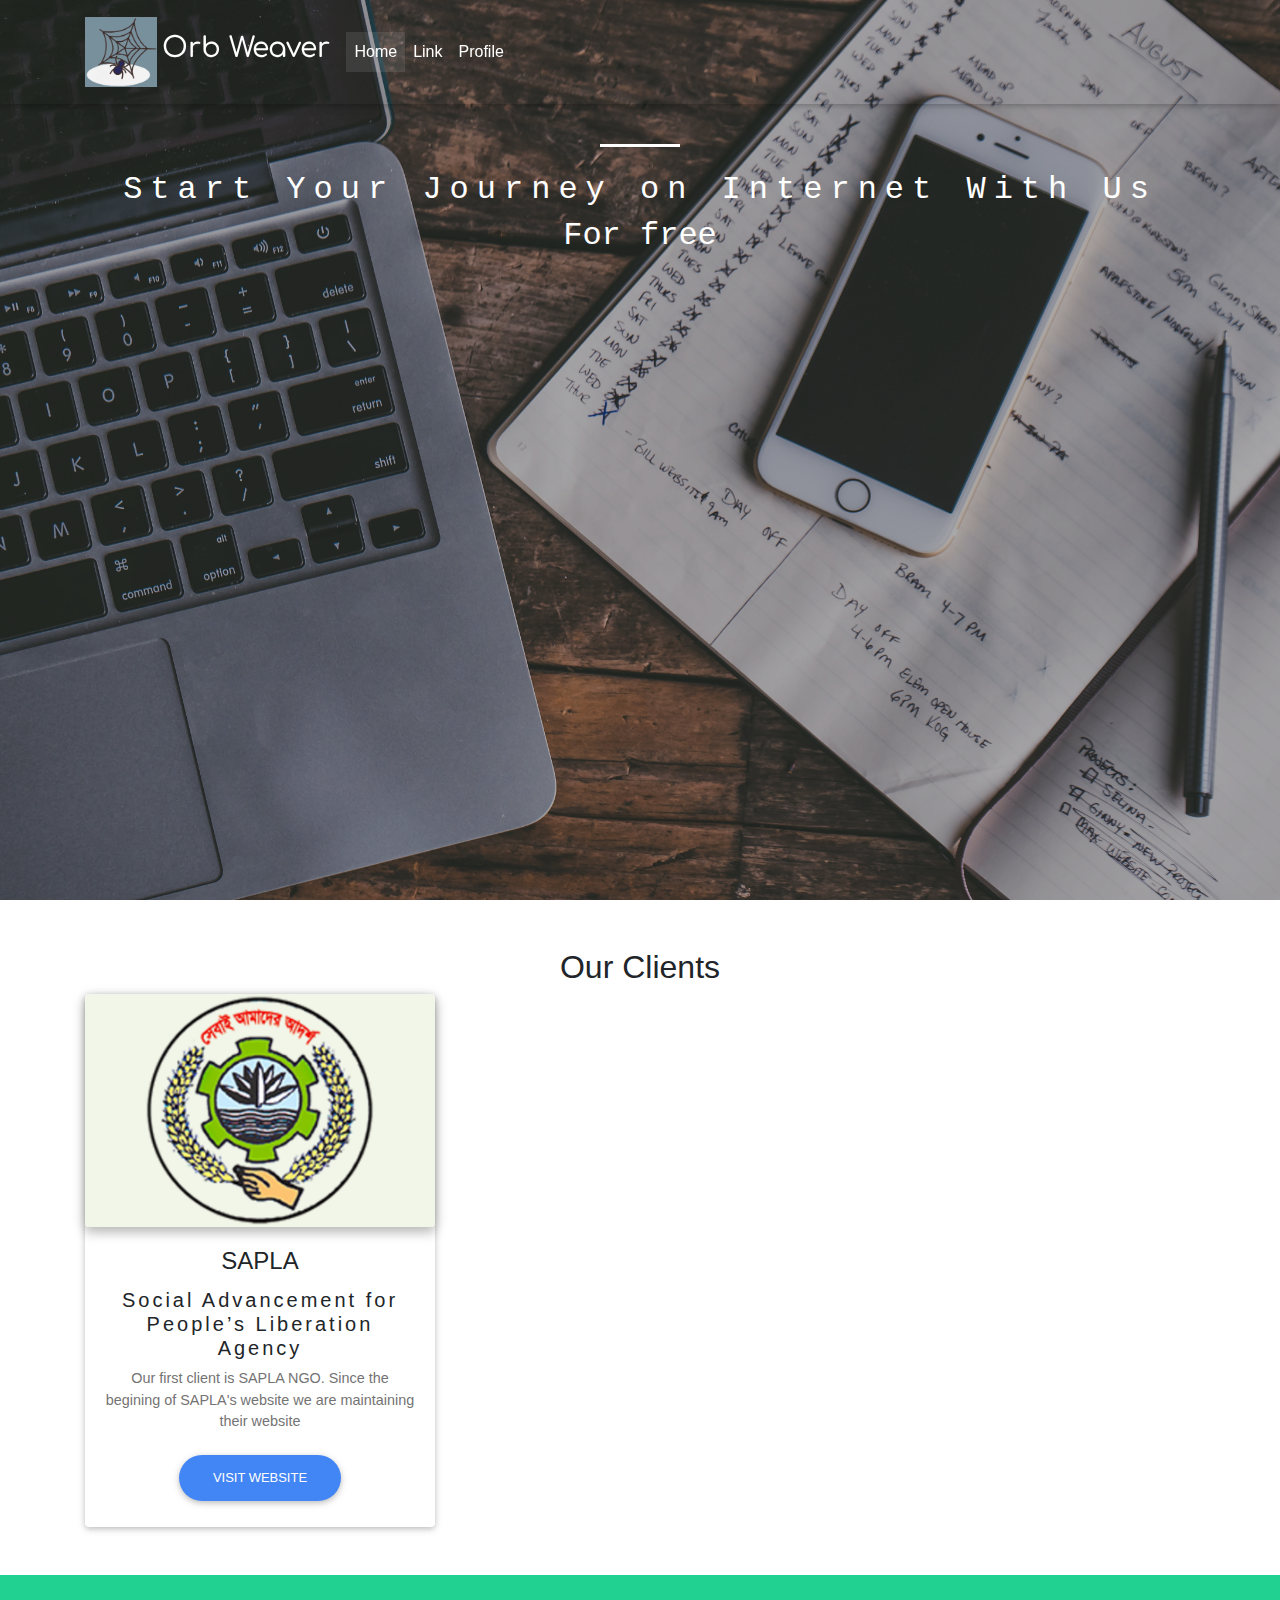
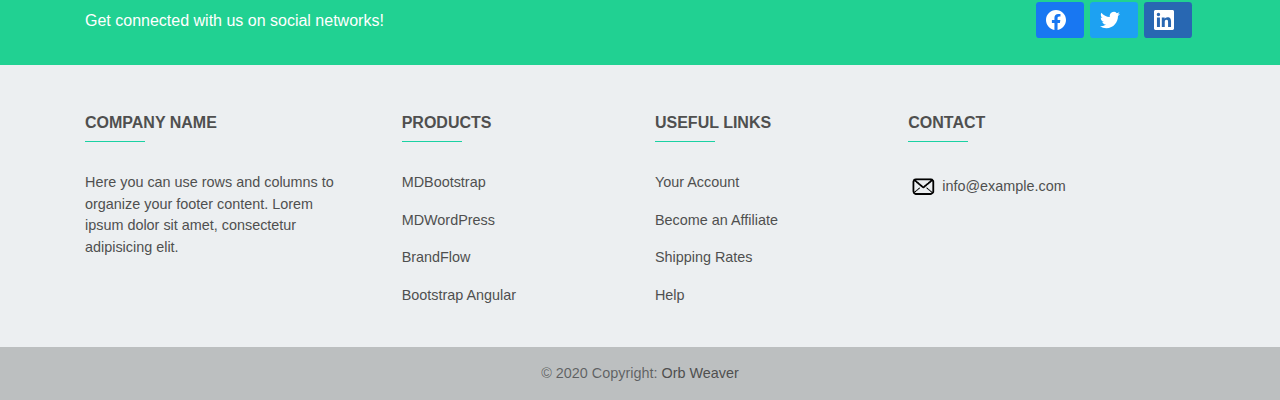
==== commit fc6548e5: "email icon added" ====
--- a/index.html
+++ b/index.html
@@ -257,13 +257,12 @@
         <h6 class="text-uppercase font-weight-bold">Contact</h6>
         <hr class="teal accent-3 mb-4 mt-0 d-inline-block mx-auto" style="width: 60px;">
         <p>
-          <i class="fas fa-home mr-3"></i> New York, NY 10012, US</p>
-        <p>
-          <i class="fas fa-envelope mr-3"></i> info@example.com</p>
-        <p>
-          <i class="fas fa-phone mr-3"></i> + 01 234 567 88</p>
-        <p>
-          <i class="fas fa-print mr-3"></i> + 01 234 567 89</p>
+          <a href="mailto:info@example.com">
+            <img src="./media/mail.png" width="30px">
+          </a>
+          info@example.com
+          </p>
+
 
       </div>
       <!-- Grid column -->
@@ -276,7 +275,7 @@
 
   <!-- Copyright -->
   <div class="footer-copyright text-center text-black-50 py-3">© 2020 Copyright:
-    <a class="dark-grey-text" href="https://mdbootstrap.com/"> MDBootstrap.com</a>
+    <a class="dark-grey-text" href="#"> <strong>Orb Weaver</strong> </a>
   </div>
   <!-- Copyright -->
 
--- a/css/style.css
+++ b/css/style.css
@@ -39,4 +39,8 @@
 .hr-light {
   border-top: 3px solid #fff;
   width: 80px;
+}
+
+.mail{
+  background-image: url("../media/mail.png");
 }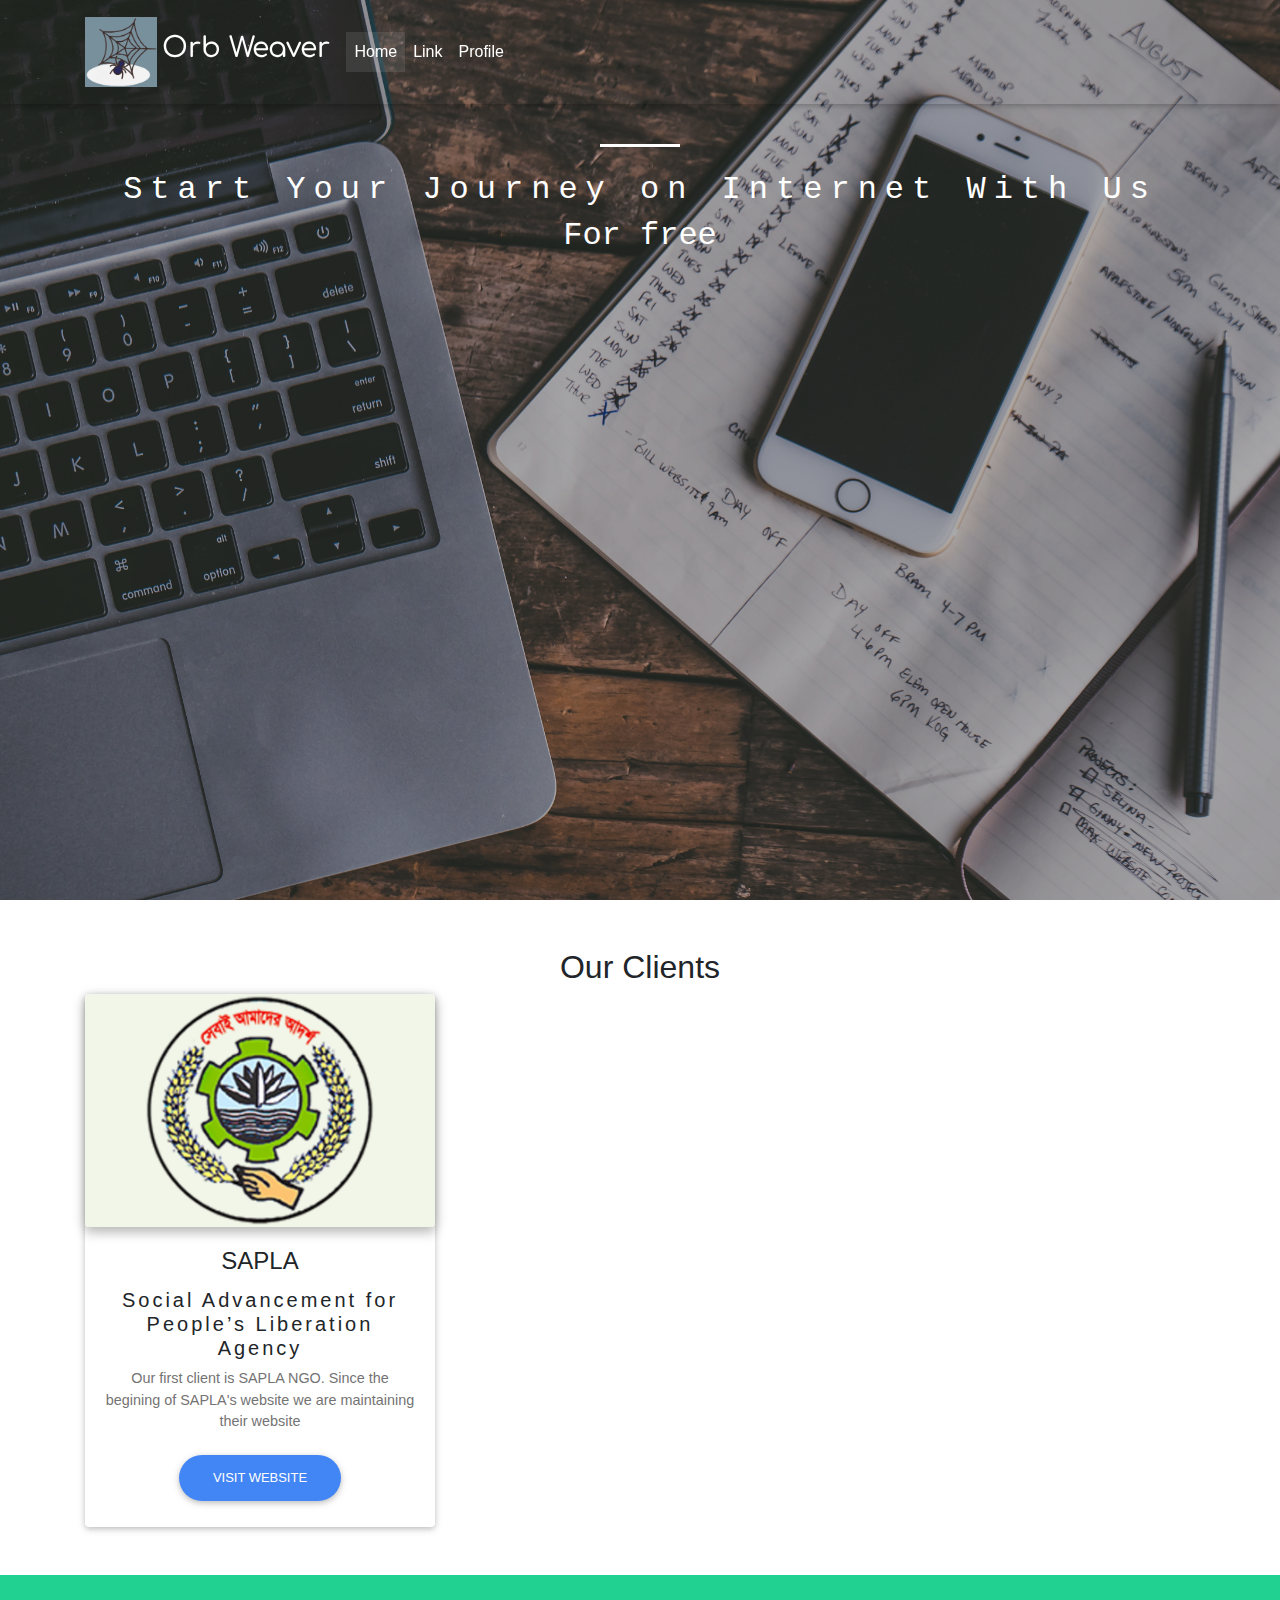
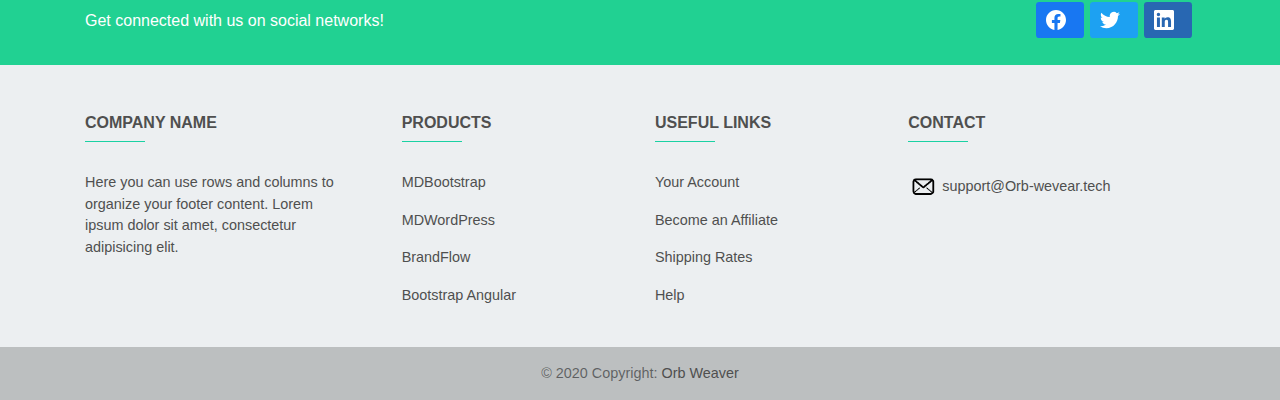
==== commit 50d216ac: "email added" ====
--- a/index.html
+++ b/index.html
@@ -257,10 +257,10 @@
         <h6 class="text-uppercase font-weight-bold">Contact</h6>
         <hr class="teal accent-3 mb-4 mt-0 d-inline-block mx-auto" style="width: 60px;">
         <p>
-          <a href="mailto:info@example.com">
+          <a href="mailto:support@Orb-wevear.tech">
             <img src="./media/mail.png" width="30px">
           </a>
-          info@example.com
+          support@Orb-wevear.tech
           </p>
 
 
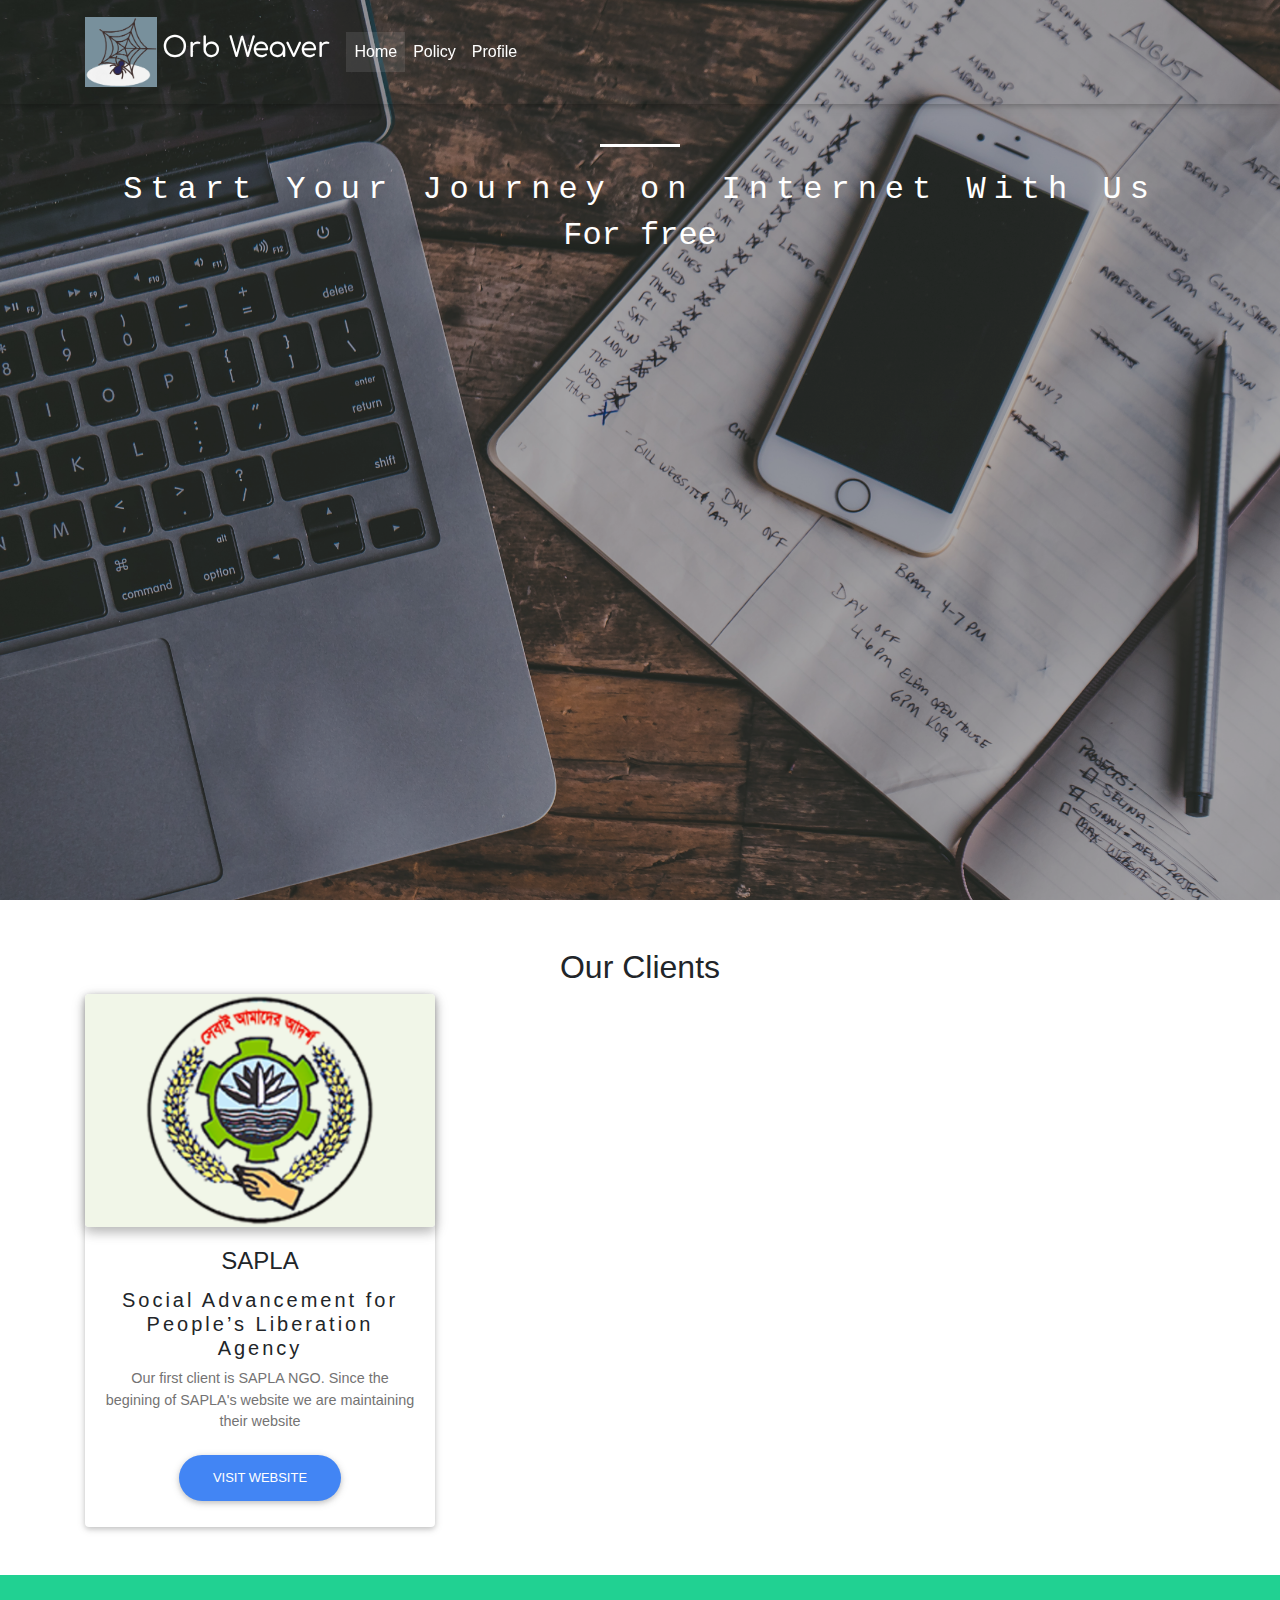
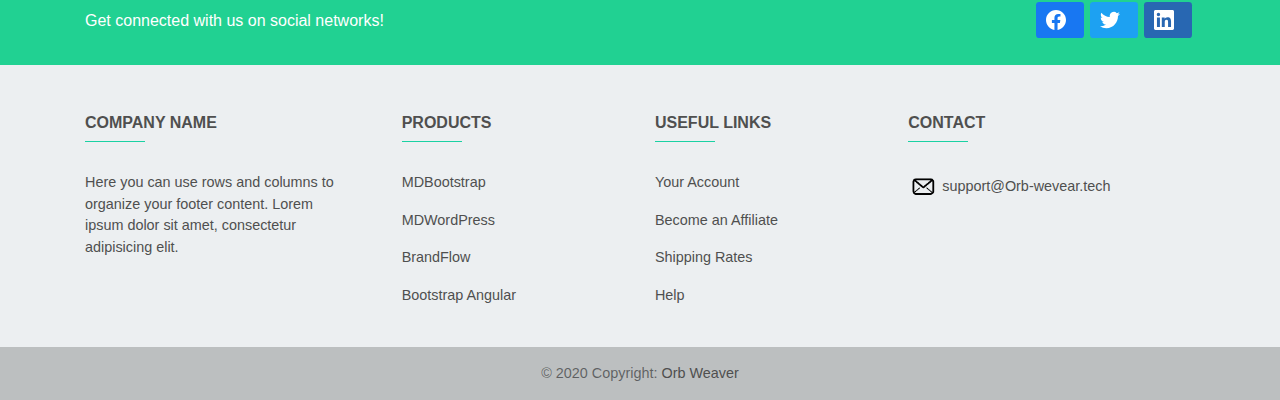
==== commit 74782f95: "structure of policy.html updated" ====
--- a/index.html
+++ b/index.html
@@ -40,7 +40,7 @@
                       <a class="nav-link" href="#">Home <span class="sr-only">(current)</span></a>
                     </li>
                     <li class="nav-item">
-                      <a class="nav-link" href="#">Link</a>
+                      <a class="nav-link" href="policy.html">Policy</a>
                     </li>
                     <li class="nav-item">
                       <a class="nav-link" href="#">Profile</a>
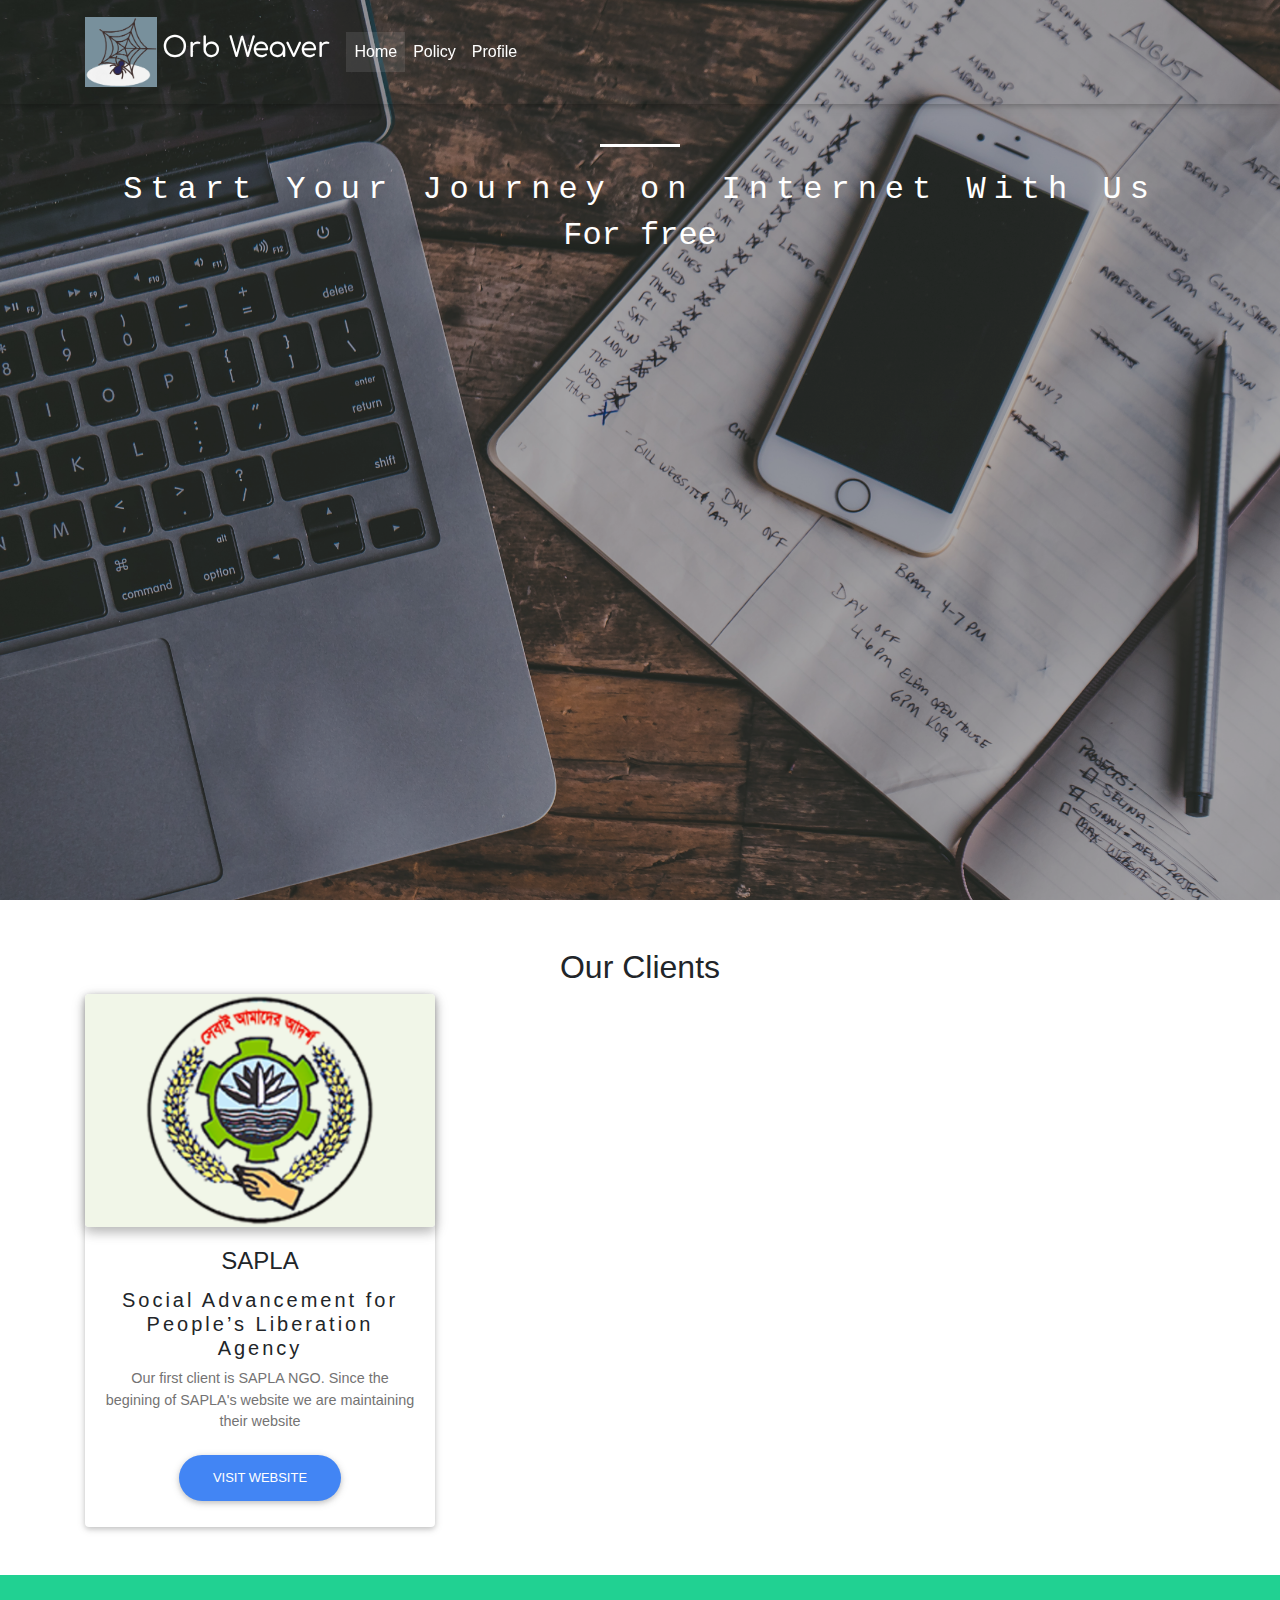
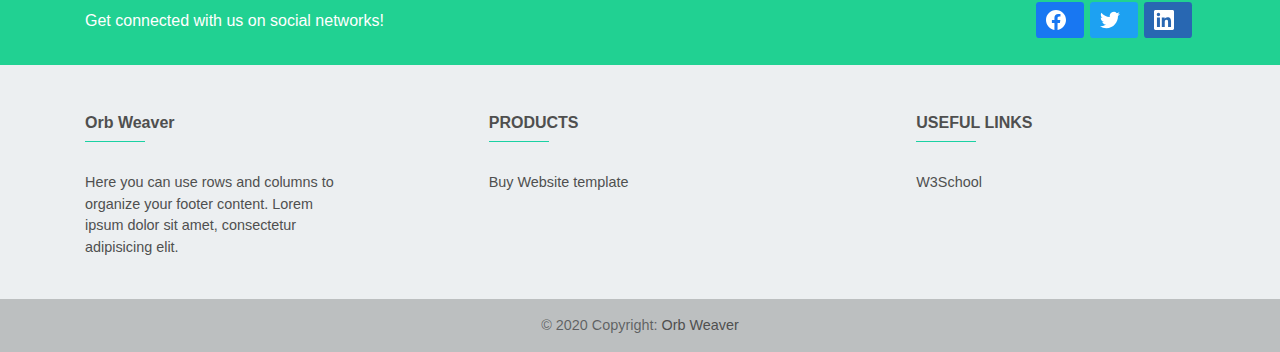
==== commit 686ce6f4: "Education/NGo policy updated" ====
--- a/index.html
+++ b/index.html
@@ -197,7 +197,7 @@
       <div class="col-md-3 col-lg-4 col-xl-3 mb-4">
 
         <!-- Content -->
-        <h6 class="text-uppercase font-weight-bold">Company name</h6>
+        <h6 class="font-weight-bold">Orb Weaver</h6>
         <hr class="teal accent-3 mb-4 mt-0 d-inline-block mx-auto" style="width: 60px;">
         <p>Here you can use rows and columns to organize your footer content. Lorem ipsum dolor sit amet,
           consectetur
@@ -213,8 +213,9 @@
         <h6 class="text-uppercase font-weight-bold">Products</h6>
         <hr class="teal accent-3 mb-4 mt-0 d-inline-block mx-auto" style="width: 60px;">
         <p>
-          <a class="dark-grey-text" href="#!">MDBootstrap</a>
-        </p>
+          <a class="dark-grey-text" href="#!">Buy Website template</a>
+        </p>
+        <!--
         <p>
           <a class="dark-grey-text" href="#!">MDWordPress</a>
         </p>
@@ -224,6 +225,8 @@
         <p>
           <a class="dark-grey-text" href="#!">Bootstrap Angular</a>
         </p>
+        -->
+        
 
       </div>
       <!-- Grid column -->
@@ -235,9 +238,10 @@
         <h6 class="text-uppercase font-weight-bold">Useful links</h6>
         <hr class="teal accent-3 mb-4 mt-0 d-inline-block mx-auto" style="width: 60px;">
         <p>
-          <a class="dark-grey-text" href="#!">Your Account</a>
-        </p>
-        <p>
+          <a class="dark-grey-text" href="#!">W3School</a>
+        </p>
+        <!--
+          <p>
           <a class="dark-grey-text" href="#!">Become an Affiliate</a>
         </p>
         <p>
@@ -246,23 +250,8 @@
         <p>
           <a class="dark-grey-text" href="#!">Help</a>
         </p>
-
-      </div>
-      <!-- Grid column -->
-
-      <!-- Grid column -->
-      <div class="col-md-4 col-lg-3 col-xl-3 mx-auto mb-md-0 mb-4">
-
-        <!-- Links -->
-        <h6 class="text-uppercase font-weight-bold">Contact</h6>
-        <hr class="teal accent-3 mb-4 mt-0 d-inline-block mx-auto" style="width: 60px;">
-        <p>
-          <a href="mailto:support@Orb-wevear.tech">
-            <img src="./media/mail.png" width="30px">
-          </a>
-          support@Orb-wevear.tech
-          </p>
-
+        -->
+        
 
       </div>
       <!-- Grid column -->
@@ -288,10 +277,11 @@
         <!--scripts-->
         <script src="./js/jquery.min.js"></script>
         <script src="./js/popper.min.js"></script>
-        <script src="./js/bootstrap.min.js"></script>
+        <script src="./js/bootstrap.bundle.min.js"></script>
         <script src="./js/mdb.min.js"></script>
         <script src="./js/compiled-addons.min.js"></script>
         <script src="./js/script.js"></script>
+        <script src="https://code.jquery.com/jquery-3.5.1.slim.min.js" integrity="sha384-DfXdz2htPH0lsSSs5nCTpuj/zy4C+OGpamoFVy38MVBnE+IbbVYUew+OrCXaRkfj" crossorigin="anonymous"></script>
         <script src="https://cdn.jsdelivr.net/npm/popper.js@1.16.0/dist/umd/popper.min.js" integrity="sha384-Q6E9RHvbIyZFJoft+2mJbHaEWldlvI9IOYy5n3zV9zzTtmI3UksdQRVvoxMfooAo" crossorigin="anonymous"></script>
         <script>
             // Animations init
